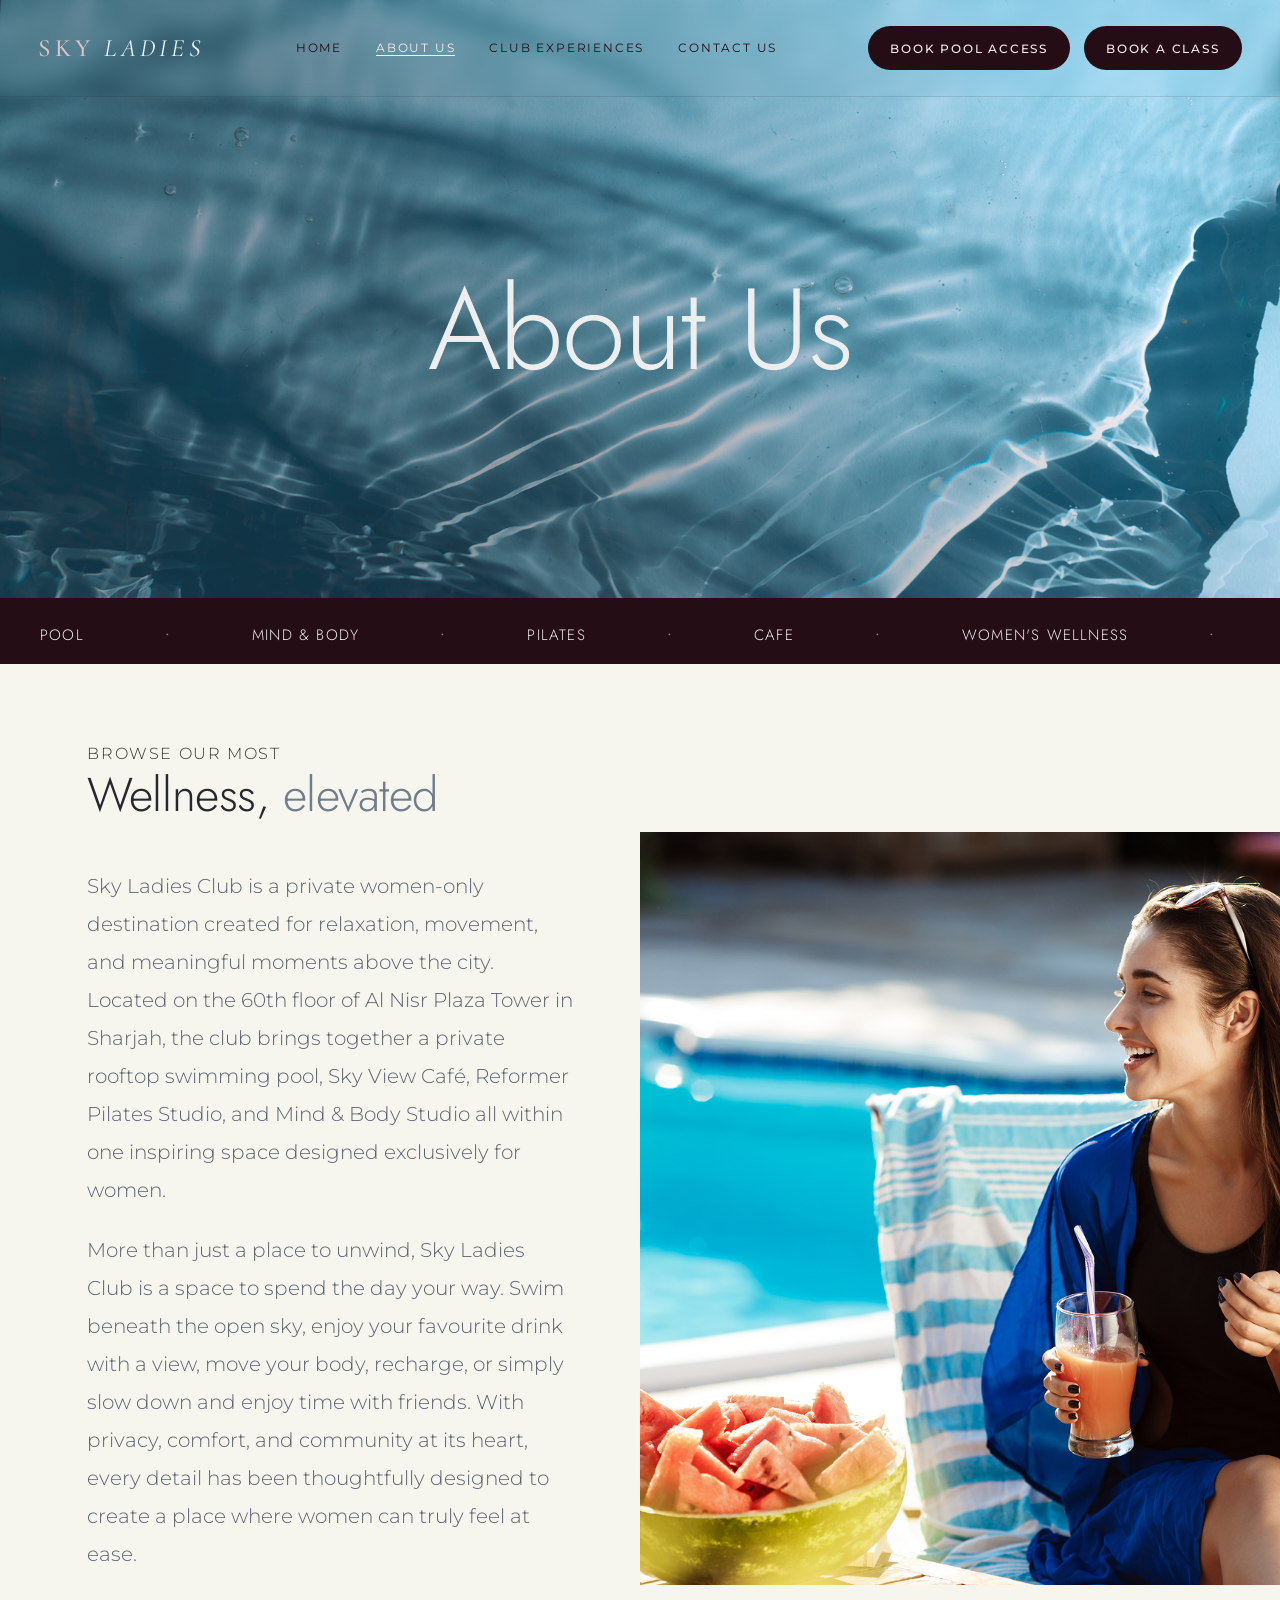
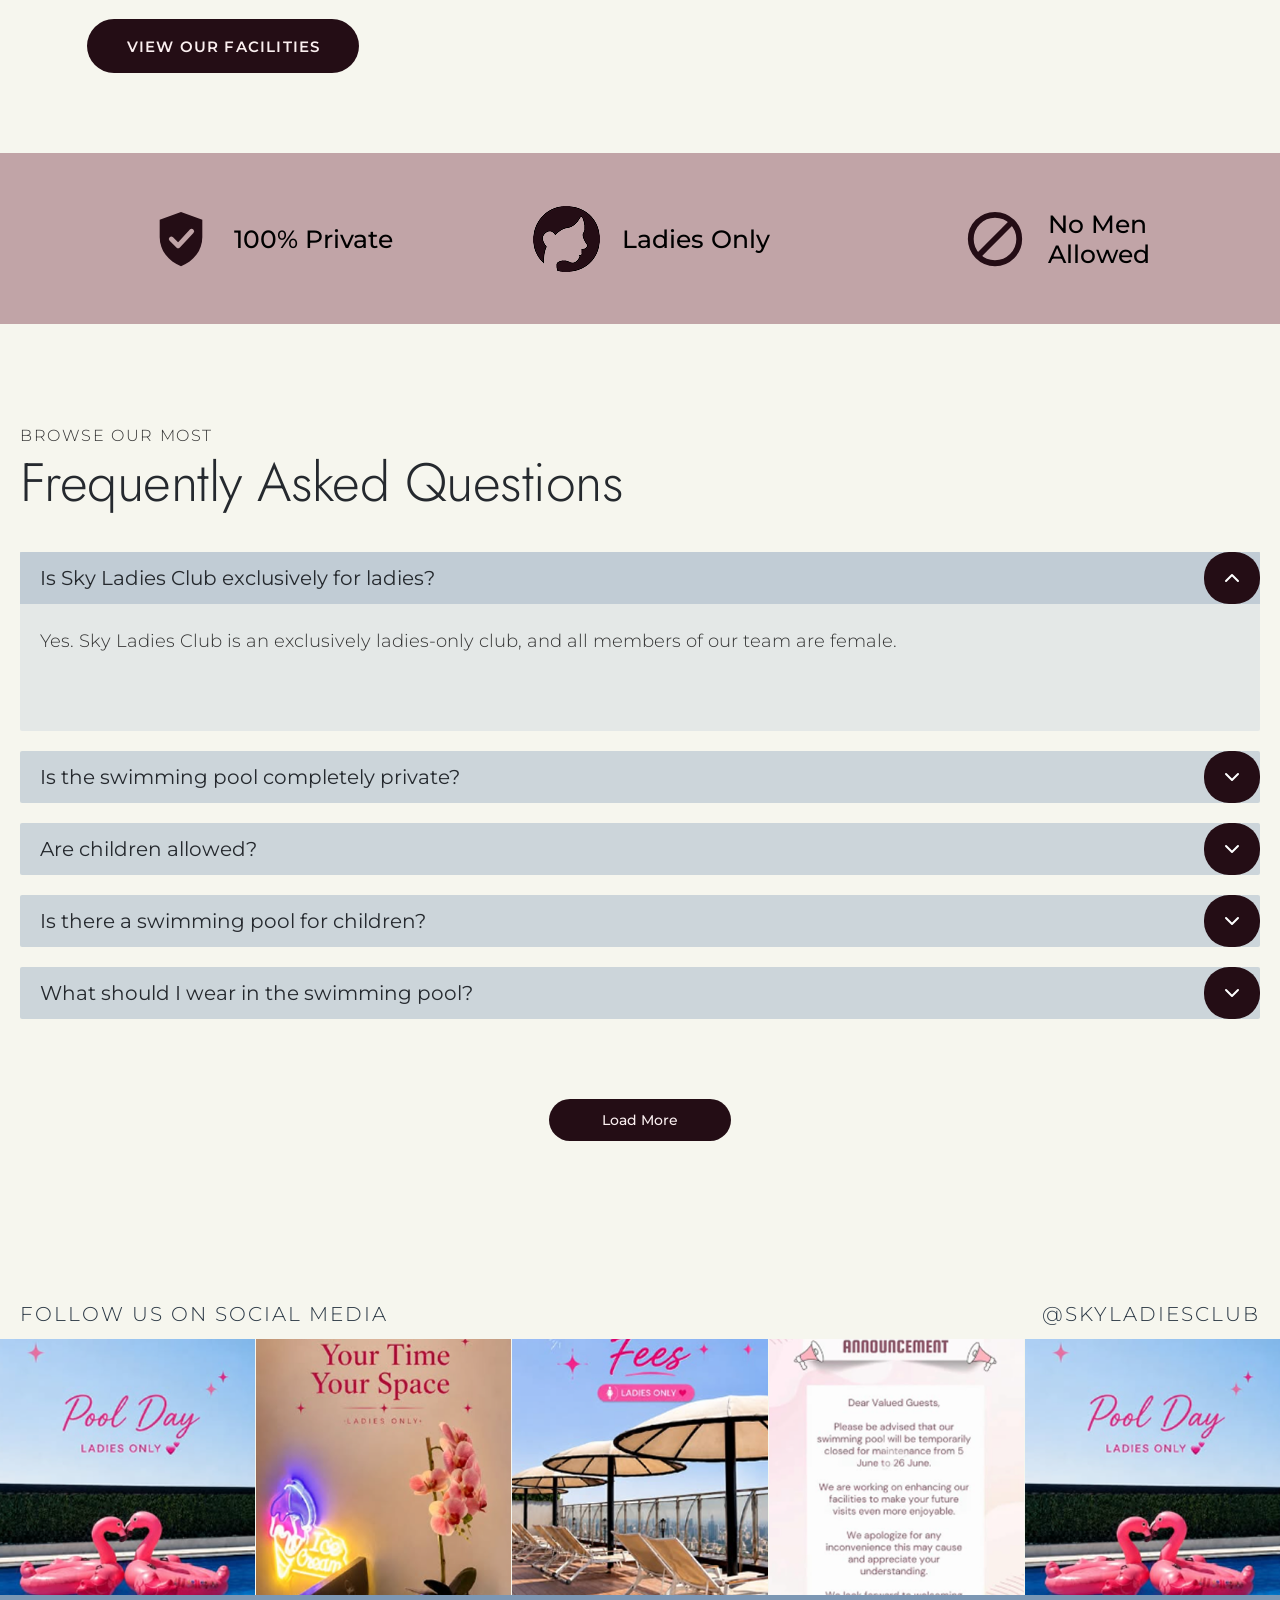
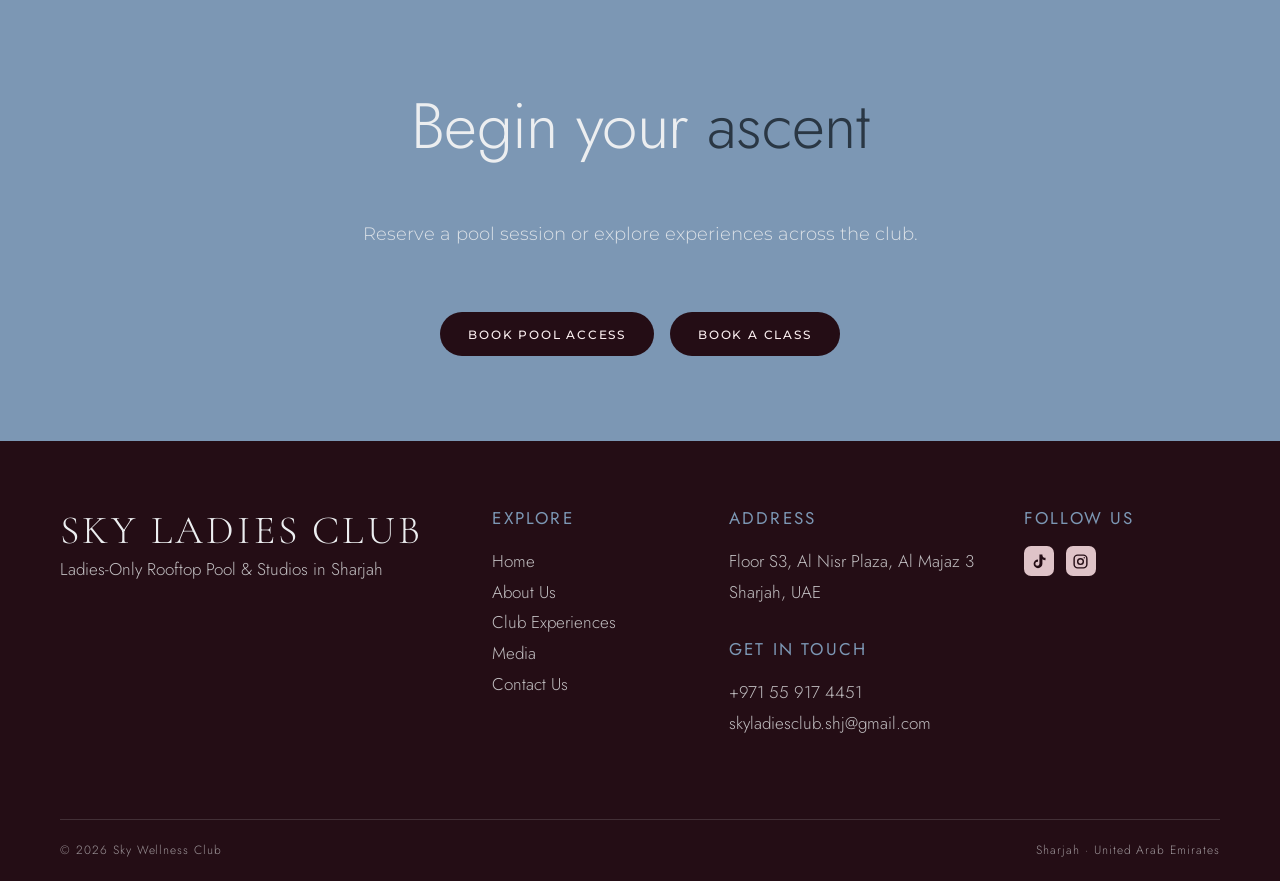
==== about.html @ 58f999ea "Add files via upload" ====
<!doctype html><html lang="en"><head><meta charset="utf-8"><meta name="viewport" content="width=device-width,initial-scale=1"><link rel="preconnect" href="https://fonts.googleapis.com"><link rel="preconnect" href="https://fonts.gstatic.com" crossorigin><link href="https://fonts.googleapis.com/css2?family=Cormorant+Garamond:ital,wght@0,300;0,400;0,500;1,400&family=Jost:wght@300;400&family=Montserrat:wght@300;400;500&display=swap" rel="stylesheet"><link rel="stylesheet" href="styles.css"><title>About Us | Sky Ladies Club</title><meta name="description" content="Sky Ladies Club: a ladies-only rooftop pool, café, Reformer Pilates and Mind &amp; Body studios in Sharjah."></head><body data-page="about.html">
<div class="hero sm bg" style="--img:url(images/hero-pool.png)"><h1>About Us</h1></div>
<div class="tick" aria-hidden="true"><div><span>Pool</span><span>Mind &amp; Body</span><span>Pilates</span><span>Cafe</span><span>Women&#39;s Wellness</span>
<span>Pool</span><span>Mind &amp; Body</span><span>Pilates</span><span>Cafe</span><span>Women&#39;s Wellness</span>
<span>Pool</span><span>Mind &amp; Body</span><span>Pilates</span><span>Cafe</span><span>Women&#39;s Wellness</span>
<span>Pool</span><span>Mind &amp; Body</span><span>Pilates</span><span>Cafe</span><span>Women&#39;s Wellness</span></div></div>
<section class="fsec" style="--ar:866/1020"><div class="ft l118"><div class="eyebrow">Browse our most</div><h2>Wellness, <b>elevated</b></h2><p>Sky Ladies Club is a private women-only destination created for relaxation, movement, and meaningful moments above the city. Located on the 60th floor of Al Nisr Plaza Tower in Sharjah, the club brings together a private rooftop swimming pool, Sky View Café, Reformer Pilates Studio, and Mind &amp; Body Studio all within one inspiring space designed exclusively for women.</p><p>More than just a place to unwind, Sky Ladies Club is a space to spend the day your way. Swim beneath the open sky, enjoy your favourite drink with a view, move your body, recharge, or simply slow down and enjoy time with friends. With privacy, comfort, and community at its heart, every detail has been thoughtfully designed to create a place where women can truly feel at ease.</p><div class="btns"><a class="btn lg" href="experiences.html">View our facilities</a></div></div><div class="fp bg" style="--img:url(images/about-lounge.png)"></div></section>
<div class="feat"><div class="wrap"><div><svg viewBox="0 0 64 64"><path d="M32 4l22 8v18c0 14-9 25-22 30C19 55 10 44 10 30V12z" fill="#240d15"/><path d="M22 32l7 7 14-15" stroke="#c1a4a7" stroke-width="5" fill="none" stroke-linecap="round" stroke-linejoin="round"/></svg>100% Private</div><div><img src="images/icon-ladies.png" width="67" height="66" alt="">Ladies Only</div><div><svg viewBox="0 0 64 64"><circle cx="32" cy="32" r="25" stroke="#240d15" stroke-width="6" fill="none"/><path d="M14 50L50 14" stroke="#240d15" stroke-width="6"/></svg>No Men Allowed</div></div></div>
<section class="faqs top"><div class="wrap w"><div class="eyebrow">Browse our most</div><h2 style="margin-top:8px">Frequently Asked Questions</h2><div class="faq">
<details open><summary>Is Sky Ladies Club exclusively for ladies?</summary><p>Yes. Sky Ladies Club is an exclusively ladies-only club, and all members of our team are female.</p></details>
<details><summary>Is the swimming pool completely private?</summary><p>Our rooftop pool is a fully private environment exclusively for women.</p></details>
<details><summary>Are children allowed?</summary><p>Please message us and our team will confirm the details for your visit.</p></details>
<details><summary>Is there a swimming pool for children?</summary><p>Yes. The rooftop includes a dedicated children’s pool alongside the main swimming pool.</p></details>
<details><summary>What should I wear in the swimming pool?</summary><p>Please message us and our team will share the pool dress guidance.</p></details></div>
<div class="more"><a class="btn" href="contact.html">Load More</a></div></div></section>
<section class="insta"><div class="wrap w head"><span>Follow us on social media</span><a href="https://instagram.com/skyladiesclub">@skyladiesclub</a></div><div class="row"><div class="bg" style="--img:url(images/insta-1.png)"></div>
<div class="bg" style="--img:url(images/insta-2.png)"></div>
<div class="bg" style="--img:url(images/insta-3.png)"></div>
<div class="bg" style="--img:url(images/insta-4.png)"></div>
<div class="bg" style="--img:url(images/insta-5.png)"></div></div></section>
<script src="site.js"></script></body></html>
---- styles.css ----
:root{--cream:#f6f6ee;--wine:#240d15;--rose:#c1a4a7;--blush:#dfc3c8;--blue:#7c97b4;--navy:#2a3744;--ink:#25292e;--gray:#5d6470;--mist:#eceef0;
--grad:linear-gradient(166deg,#b8c6d4,#2a3744);--head:'Jost','Resolve Sans',sans-serif;--serif:'Cormorant Garamond',serif;--body:'Montserrat',sans-serif}
*{box-sizing:border-box;margin:0}html{scroll-behavior:smooth}
body{background:var(--cream);color:var(--ink);font:300 18px/1.9 var(--body)}
a{color:inherit;text-decoration:none}:focus-visible{outline:2px solid var(--blue);outline-offset:3px}
.wrap{max-width:1320px;margin:auto;padding:0 clamp(20px,5vw,60px)}
h1,h2,h3{font-family:var(--head);font-weight:300;letter-spacing:-.01em;line-height:1.1}
h2{font-size:clamp(34px,4.5vw,54px);margin-bottom:28px}h2 b{font-weight:300;color:#6f7d8c}
.btn{display:inline-block;background:var(--wine);color:#fbeff0;border-radius:100px;padding:15px 28px;font:500 12px var(--body);letter-spacing:.15em;text-transform:uppercase;border:0;cursor:pointer;transition:background .2s}
.btn:hover{background:#3b1824}.btns{display:flex;gap:16px;flex-wrap:wrap}
.bg{background:var(--img,none) center/cover,var(--grad)}
/* header */
header{position:absolute;inset:0 0 auto;z-index:5;height:97px;display:flex;align-items:center;justify-content:space-between;gap:20px;padding:0 clamp(20px,3vw,48px);backdrop-filter:blur(7px);border-bottom:1px solid rgba(37,41,46,.13)}
.logo{font:500 25px var(--serif);letter-spacing:.17em;text-transform:uppercase;color:var(--blush)}.logo i{color:#ecf3fa;font-weight:400}
nav{display:flex;gap:34px;font:400 12px var(--body);letter-spacing:.15em;text-transform:uppercase;color:var(--wine)}
nav a[aria-current]{color:#fbeff0;border-bottom:1px solid currentColor}.hbtns{display:flex;gap:14px}.hbtns .btn{padding:14px 22px}
.menu{display:none;background:none;border:1px solid var(--wine);border-radius:100px;padding:8px 16px;font:400 12px var(--body);letter-spacing:.15em;text-transform:uppercase;color:var(--wine)}
/* hero */
.hero{position:relative;min-height:min(100vh,1056px);display:grid;place-content:center;text-align:center;color:var(--mist);padding:140px 20px 80px}
.hero.sm{min-height:598px}.hero::before{content:"";position:absolute;inset:0;background:linear-gradient(54deg,rgba(37,41,46,.45) 38%,transparent 83%)}
.hero>*{position:relative}.hero h1{font-size:clamp(52px,9vw,128px)}.hero h1 span{color:var(--blush)}
.hero p{font:400 clamp(16px,2vw,24px) var(--body);letter-spacing:.03em;margin-top:18px}
/* ticker */
.tick{background:var(--wine);color:var(--mist);overflow:hidden;white-space:nowrap;height:66px;display:flex;align-items:center}
.tick div{display:flex;animation:slide 40s linear infinite}.tick span{font:300 15px var(--head);letter-spacing:.08em;text-transform:uppercase;padding:0 40px}.tick span::after{content:"·";margin-left:80px;opacity:.5;font-size:24px}
@keyframes slide{to{transform:translateX(-50%)}}@media(prefers-reduced-motion:reduce){.tick div{animation:none}}
/* sections */
section{padding:clamp(60px,9vw,130px) 0}.split{display:grid;grid-template-columns:1fr 1fr;gap:clamp(30px,6vw,90px);align-items:center}
.split p+p{margin-top:18px}.split .btns{margin-top:36px}.photo{aspect-ratio:863/1031;border-radius:4px;max-height:760px;width:100%}
.split.flip .photo{order:-1}
.feat{background:var(--rose);padding:44px 0}.feat .wrap{display:flex;justify-content:space-between;gap:30px;flex-wrap:wrap}
.feat div{display:flex;align-items:center;gap:20px;font:500 25px var(--body);color:#000}.feat svg{width:56px;height:56px;stroke:var(--wine);fill:none;stroke-width:1.5}
.grid{display:grid;grid-template-columns:1fr 1fr;gap:6px}
.tile{position:relative;aspect-ratio:863/783;display:grid;place-content:center;text-align:center;gap:26px;color:var(--mist);padding:20px;overflow:hidden}
.tile::before{content:"";position:absolute;inset:0;background:linear-gradient(rgba(105,137,170,.14),rgba(11,23,34,.72))}.tile>*{position:relative}
.tile h3{font-size:clamp(26px,3vw,38px)}.tile .btn{justify-self:center}
/* faq */
.faq{display:grid;gap:8px;margin-top:40px}details{background:rgba(124,151,180,.34);border-radius:2px}
summary{list-style:none;display:flex;justify-content:space-between;align-items:center;padding:14px 20px;font:400 20px var(--body);cursor:pointer;min-height:52px}
summary::-webkit-details-marker{display:none}summary::after{content:"+";width:56px;height:36px;border-radius:25px;background:var(--wine);color:#fff;display:grid;place-items:center;flex:none;margin-left:16px}
details[open]{background:rgba(124,151,180,.14)}details[open] summary{background:rgba(124,151,180,.34)}details[open] summary::after{content:"–"}details p{padding:20px;color:#333;font-size:18px}
.eyebrow{font:300 16px var(--body);color:#333;letter-spacing:.1em;text-transform:uppercase}
/* insta */
.insta{padding-bottom:0}.insta .head{display:flex;justify-content:space-between;flex-wrap:wrap;gap:10px;font:300 17px var(--body);letter-spacing:.2em;text-transform:uppercase;color:var(--navy);margin-bottom:30px}
.row{display:grid;grid-template-columns:repeat(5,1fr);gap:1px}.row div{aspect-ratio:1}
.cta{background:var(--blue);text-align:center;color:var(--mist);padding:130px 20px}.cta h2{font-size:clamp(40px,6vw,64px);margin-bottom:12px}.cta h2 b{color:var(--navy)}.cta p{margin-bottom:44px;opacity:.85}.cta .btns{justify-content:center}
footer{background:var(--wine);color:rgba(236,238,240,.78);font:300 17px/1.8 'Jost',sans-serif;padding:80px 0 0}
footer .wrap{display:grid;grid-template-columns:2fr 1fr 1.3fr 1fr;gap:40px}footer h4{font:400 17px 'Jost',sans-serif;letter-spacing:.13em;text-transform:uppercase;color:var(--blue);margin-bottom:16px}
footer .brand{font:300 40px var(--serif);letter-spacing:.08em;color:var(--mist)}footer a{display:block}footer p+h4{margin-top:30px}
.legal{grid-column:1/-1;border-top:1px solid rgba(236,238,240,.15);margin-top:40px;padding:20px 0;display:flex;justify-content:space-between;font-size:12px;letter-spacing:.08em;color:rgba(236,238,240,.6)}
/* contact */
form{display:grid;grid-template-columns:1fr 1fr;gap:18px}form .full{grid-column:1/-1}
input,textarea,select{width:100%;font:300 16px var(--body);padding:12px 15px;border:1px solid rgba(37,41,46,.25);background:rgba(255,255,255,.5);border-radius:2px}
textarea{min-height:130px}form label{font-size:14px}form .btn{justify-self:end}
@media(max-width:960px){nav,.hbtns{display:none}.menu{display:block}header.open{height:auto;flex-wrap:wrap;padding:20px;background:rgba(246,246,238,.95)}header.open nav,header.open .hbtns{display:flex;flex-direction:column;width:100%;gap:14px}
.split,.grid,footer .wrap{grid-template-columns:1fr}.split.flip .photo{order:0}.row{grid-template-columns:repeat(2,1fr)}.feat div{font-size:20px}form{grid-template-columns:1fr}}

/* facility pages */
.gal{padding:0}.arrows{background:var(--rose);display:flex;justify-content:center;gap:28px;padding:18px 0}
.arrows button{background:none;border:0;font:300 28px var(--body);color:var(--wine);cursor:pointer;padding:0 10px}
.strip{display:grid;grid-auto-flow:column;grid-auto-columns:calc(100%/5);gap:2px;overflow-x:auto;scroll-snap-type:x mandatory;scrollbar-width:none}
.strip::-webkit-scrollbar{display:none}.strip div{aspect-ratio:365/434;scroll-snap-align:start}

.hero.fac h1{font-size:clamp(34px,4.63vw,80px);padding:0 10px}

/* contact (Figma) */
.cform{background:#7c97b4;border-radius:20px;padding:56px 48px 44px;display:grid;grid-template-columns:1fr 1fr;gap:22px 40px;align-content:start}
.cform input{background:none;border:0;border-bottom:1px solid rgba(37,41,46,.55);border-radius:0;padding:12px 6px;font:500 16px var(--body);color:#25292e}
.cform input::placeholder{color:#25292e;opacity:.85}.cform input:focus{outline:0;border-bottom-color:#25292e}
.dd{position:relative}.dd-btn{width:100%;display:flex;justify-content:space-between;align-items:center;background:none;border:0;border-bottom:1px solid rgba(37,41,46,.55);padding:22px 6px 14px;font:500 16px var(--body);color:#25292e;cursor:pointer;text-align:left}
.dd-btn i{font-style:normal;transition:transform .2s}.dd:not(.open) .dd-btn i{transform:rotate(180deg)}
.dd ul{list-style:none;margin:0;padding:0;display:none}.dd.open ul{display:block}
.dd li{padding:14px 6px;font:500 14px var(--body);color:#25292e;border-bottom:1px solid rgba(37,41,46,.18);cursor:pointer}.dd li:hover,.dd li.sel{background:rgba(255,255,255,.18)}
.cform .btn{grid-column:1/-1;justify-self:end;margin-top:14px}
.cdetails{margin-top:56px!important}.cdetails a{color:inherit}
@media(max-width:960px){.cform{grid-template-columns:1fr;padding:36px 24px}}

/* ===== Figma match pass ===== */
.btn{display:inline-flex;align-items:center;justify-content:center;height:44px;padding:0 28px}
.btn.lg{width:272px;max-width:100%;height:54px;padding:0;font:600 15px var(--body);letter-spacing:.08em}
.wrap.w{max-width:1319px;padding:0 20px}
.tick.big{height:90px}
.fsec{display:grid;grid-template-columns:1fr 1fr;align-items:center;padding:0}
.fsec .ft{padding:80px clamp(24px,5vw,90px)}
.fsec .ft.l118{padding-left:clamp(24px,6.83vw,118px)}.fsec .ft.l110{padding-left:clamp(24px,6.4vw,110px)}
.fsec .ft.l204{padding-left:clamp(24px,11.8vw,204px)}.fsec .ft.l202{padding-left:clamp(24px,11.7vw,202px)}.fsec .ft.l100{padding-left:clamp(24px,5.8vw,100px)}
.fsec .ft h2{font-size:clamp(34px,3.7vw,64px);margin:6px 0 46px}.fsec .ft p{font-size:20px;line-height:1.9;color:var(--gray);max-width:656px}
.fsec .ft p+p{margin-top:22px}.fsec .btns{margin-top:46px}
.fsec .fp{width:100%;aspect-ratio:var(--ar,864/781)}.fsec.flip .fp{order:-1}
.fsec.club .ft h2{font-size:clamp(34px,3.2vw,55px);margin-bottom:34px}
.eyebrow{font-size:16px}
.feat{height:171px;padding:0;display:flex;align-items:center}
.feat .wrap{max-width:none;width:100%;padding:0 6.83vw 0 11.69vw;display:grid;grid-template-columns:518fr 582fr 308fr;gap:0}
.feat div{gap:22px}.feat svg{width:62px;height:62px;stroke:none;fill:none;flex:none}
.exp{background:#fff;padding:152px 0 95px}.exp h2{font-size:clamp(34px,3.15vw,54.4px);margin-bottom:88px}
.grid{gap:1px}.tile{aspect-ratio:864/796}.tile h3{font-size:clamp(26px,2.22vw,38.4px)}.tile .btn{font-size:14px}
.faqs{padding:0 0 150px}.faq{gap:20px;margin-top:40px}
summary{padding:0 0 0 20px;min-height:52px}
summary::after{content:"";width:56px;height:52px;border-radius:25px;margin-left:16px;background:var(--wine) url("data:image/svg+xml,%3Csvg xmlns='http://www.w3.org/2000/svg' viewBox='0 0 20 20'%3E%3Cpath d='M4 7l6 6 6-6' fill='none' stroke='%23fff' stroke-width='2' stroke-linecap='round' stroke-linejoin='round'/%3E%3C/svg%3E") center/20px no-repeat}
details[open] summary::after{content:"";transform:rotate(180deg)}details[open] p{min-height:127px}
.more{text-align:center;margin-top:80px}.more .btn{width:182px;height:42px;font:500 14px var(--body);letter-spacing:0;text-transform:none}
.insta .head{font-size:20px;letter-spacing:.1em}
.cta{padding:96px 20px 82px}.cta h2{margin-bottom:56px}.cta p{margin-bottom:61px}
footer .soc{display:flex;gap:12px;margin-top:6px}footer .soc a{display:grid;place-items:center;width:30px;height:30px;border-radius:7px;background:#dfc3c8;color:var(--wine)}footer .soc svg{width:17px;height:17px}
.strip{grid-auto-columns:365px}.strip div{aspect-ratio:365/434}
@media(max-width:960px){.fsec{grid-template-columns:1fr}.fsec.flip .fp{order:0}.fsec .ft{padding:50px 24px!important}
.feat{height:auto;padding:36px 0}.feat .wrap{grid-template-columns:1fr;gap:22px;padding:0 24px}.strip{grid-auto-columns:70%}}

/* spacing fixes */
.insta{padding-top:11px}.insta .head{margin-bottom:13px}
.cta{padding-bottom:85px}
footer{padding-top:65px}
.arrows{height:100px;padding:0;align-items:center}
.faqs.top{padding-top:102px}
.contact{padding:135px 0 220px}
.contact .wrap.split{max-width:none;padding:0 3.6vw 0 11.8vw;grid-template-columns:minmax(0,567px) minmax(0,752px);justify-content:space-between;gap:40px}
.contact .cform{margin-top:100px;min-height:674px;padding-top:100px}
@media(max-width:960px){.contact .wrap.split{grid-template-columns:1fr;padding:0 24px}.contact .cform{margin-top:20px;min-height:0;padding-top:40px}.contact{padding:110px 0 60px}}

.feat img{width:67px;height:66px;flex:none;display:block}

/* gallery tiles: 4 full tiles + the narrower clipped 5th, as in Figma */
.strip{grid-template-columns:repeat(4,365px) 252px;grid-auto-columns:365px}
.strip div{height:434px;aspect-ratio:auto}
@media(max-width:960px){.strip{grid-template-columns:none;grid-auto-columns:70%}.strip div{height:auto;aspect-ratio:365/434}}
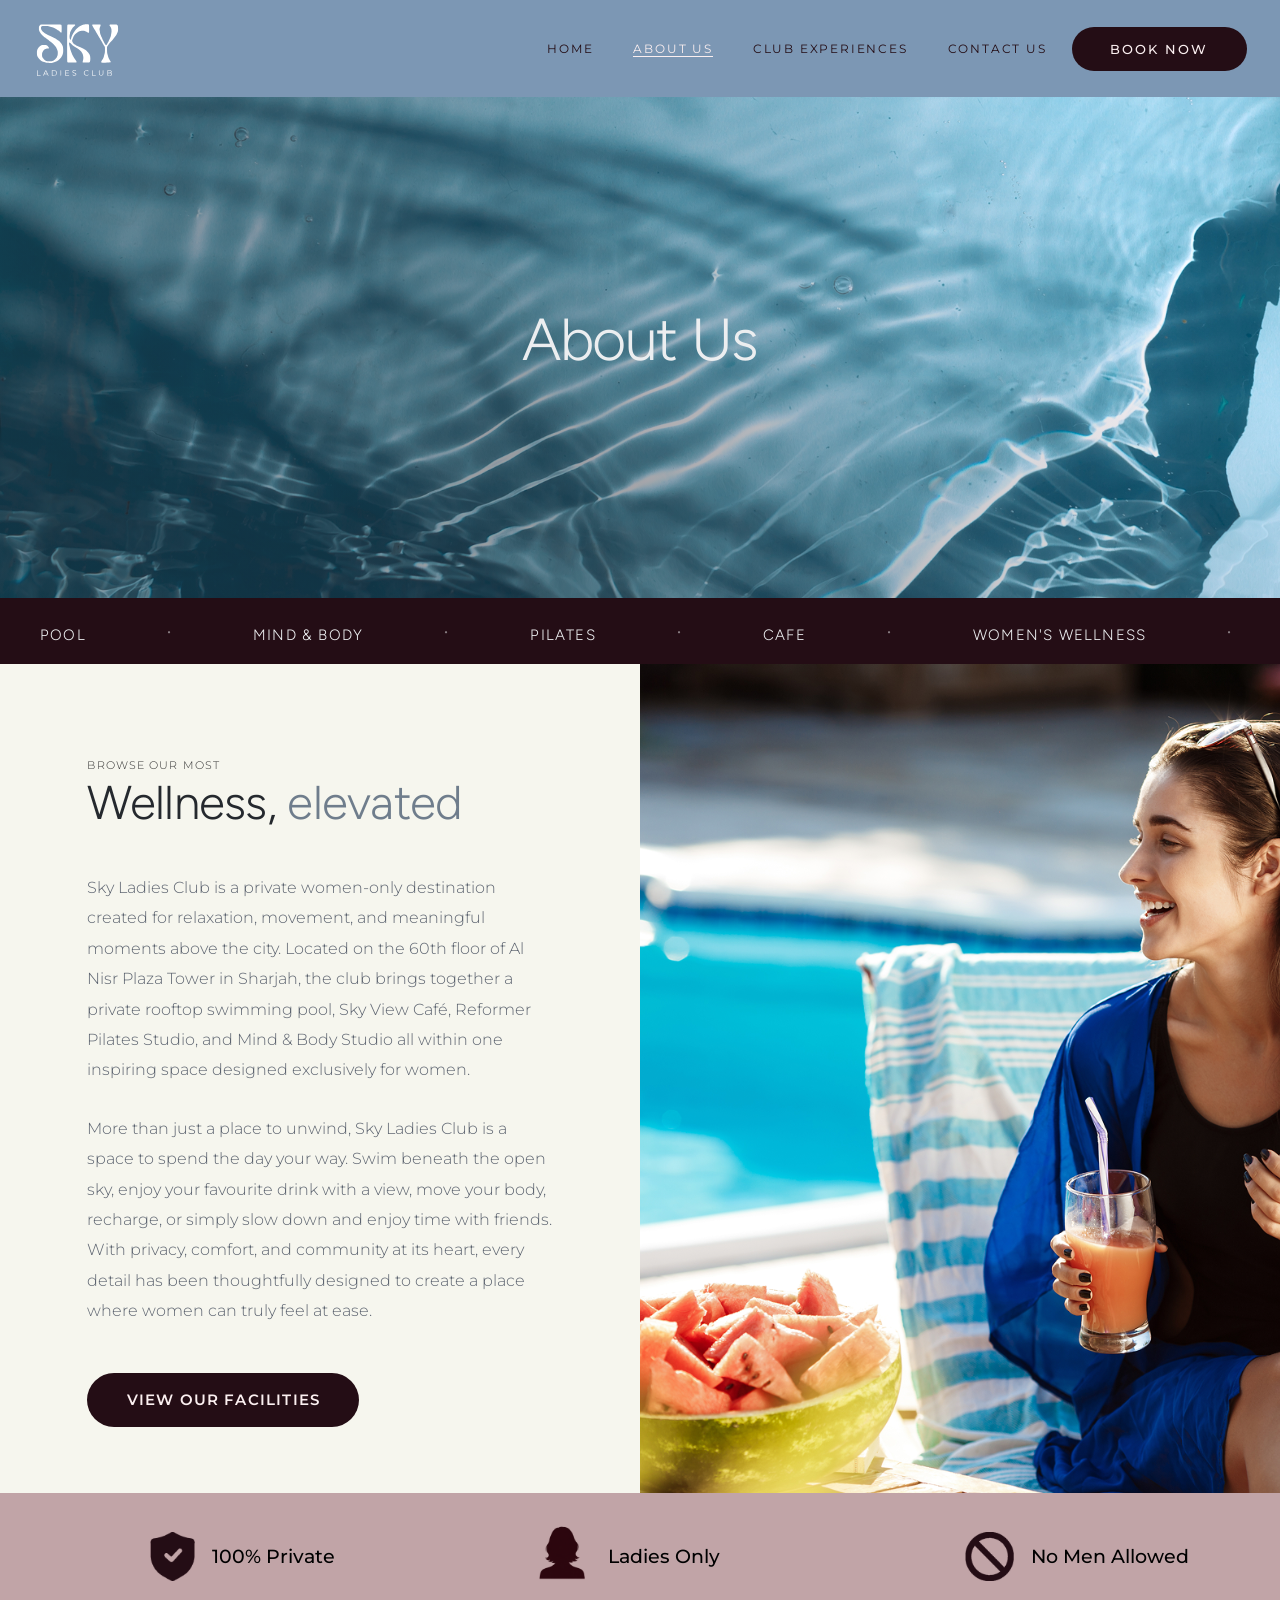
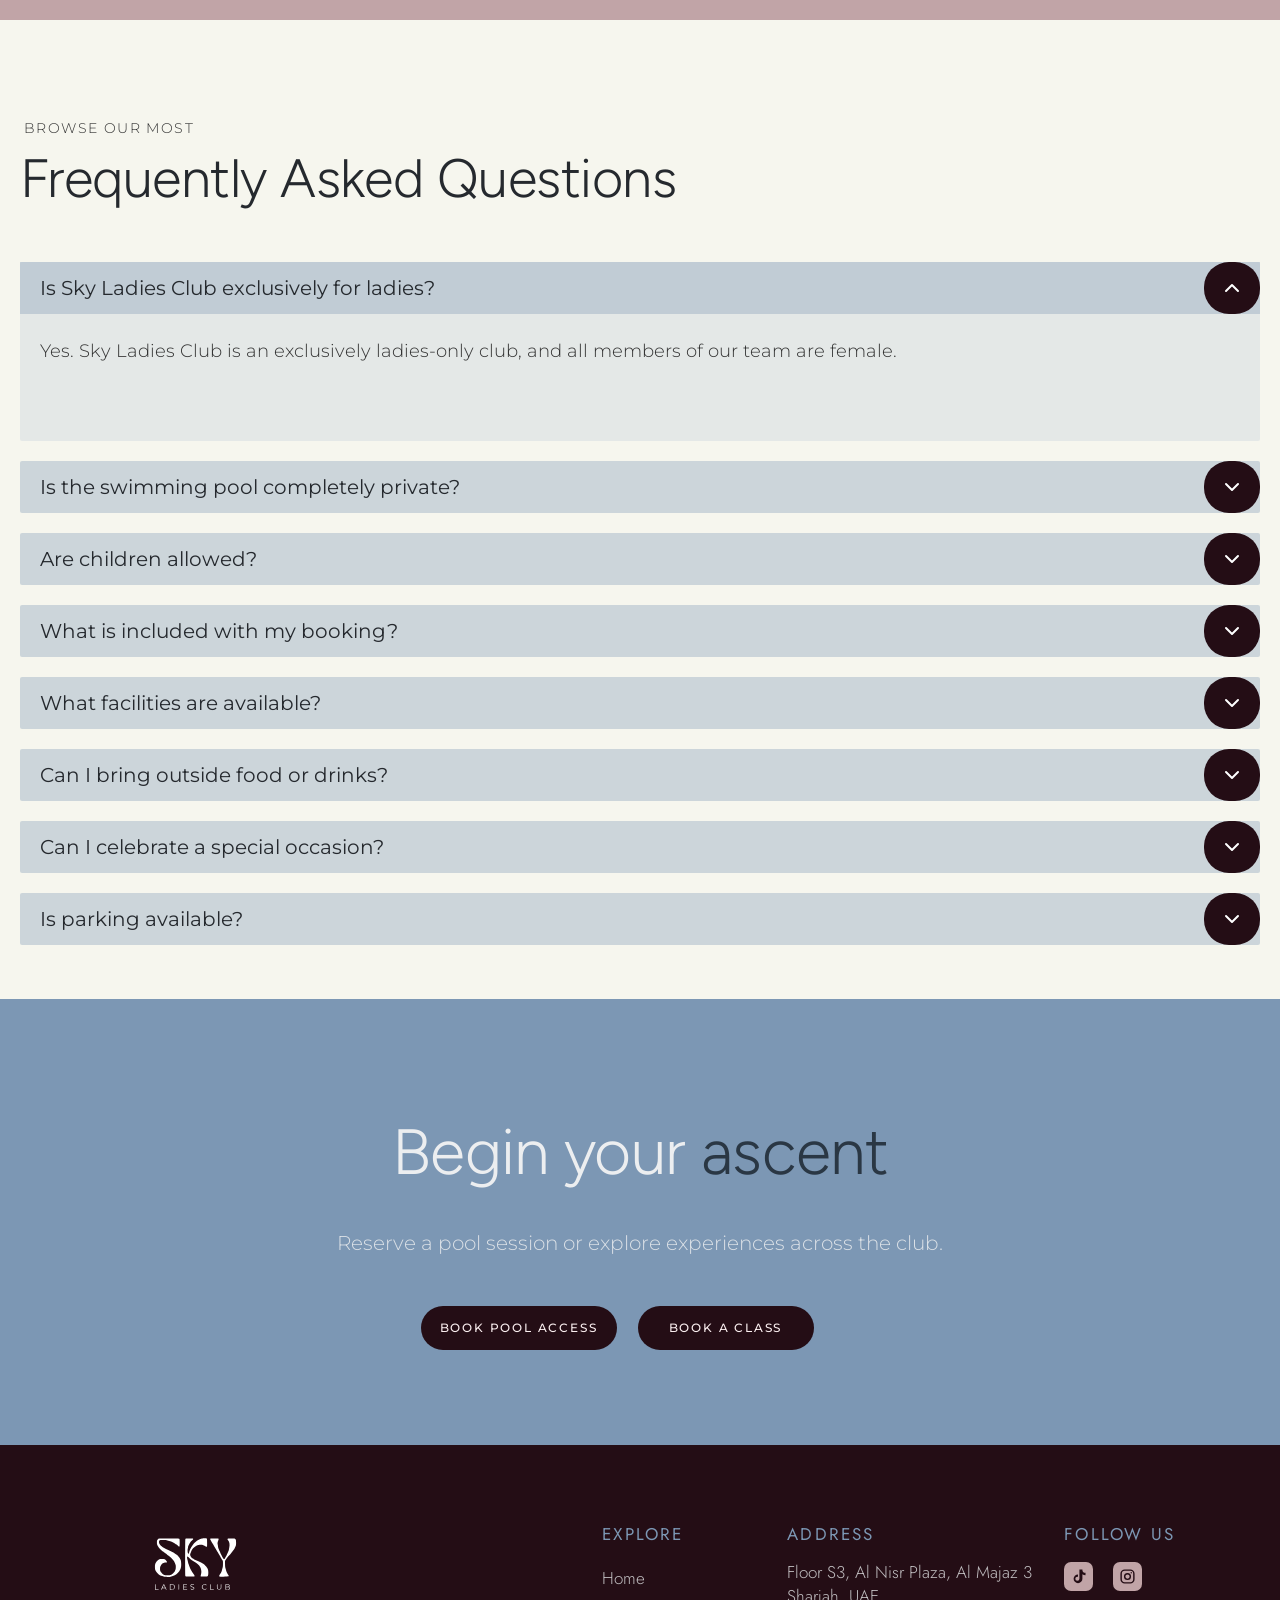
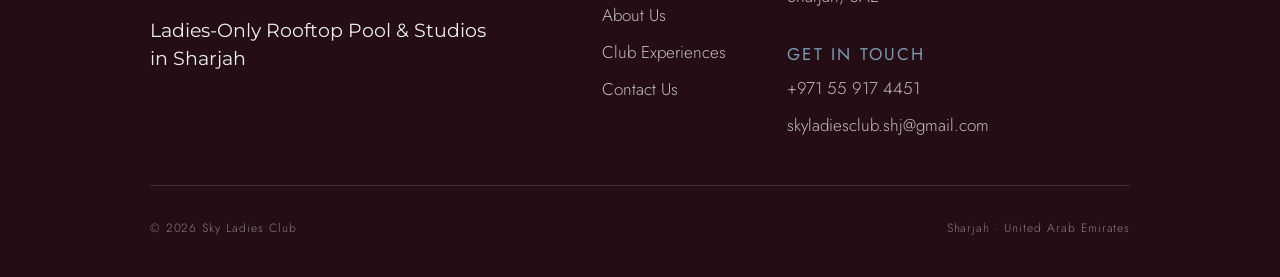
==== commit 954d8077: "Add files via upload" ====
--- a/about.html
+++ b/about.html
@@ -1,21 +1,12 @@
-<!doctype html><html lang="en"><head><meta charset="utf-8"><meta name="viewport" content="width=device-width,initial-scale=1"><link rel="preconnect" href="https://fonts.googleapis.com"><link rel="preconnect" href="https://fonts.gstatic.com" crossorigin><link href="https://fonts.googleapis.com/css2?family=Cormorant+Garamond:ital,wght@0,300;0,400;0,500;1,400&family=Jost:wght@300;400&family=Montserrat:wght@300;400;500&display=swap" rel="stylesheet"><link rel="stylesheet" href="styles.css"><title>About Us | Sky Ladies Club</title><meta name="description" content="Sky Ladies Club: a ladies-only rooftop pool, café, Reformer Pilates and Mind &amp; Body studios in Sharjah."></head><body data-page="about.html">
-<div class="hero sm bg" style="--img:url(images/hero-pool.png)"><h1>About Us</h1></div>
+<!doctype html><html lang="en"><head><meta charset="utf-8"><meta name="viewport" content="width=device-width,initial-scale=1"><link rel="preconnect" href="https://fonts.googleapis.com"><link rel="preconnect" href="https://fonts.gstatic.com" crossorigin><link href="https://fonts.googleapis.com/css2?family=Cormorant+Garamond:ital,wght@0,300;0,400;0,500;1,400&family=Figtree:wght@300;400&family=Jost:wght@300;400&family=Montserrat:wght@300;400;500&display=swap" rel="stylesheet"><link rel="stylesheet" href="styles.css"><title>About Us | Sky Ladies Club</title><meta name="description" content="Sky Ladies Club: a ladies-only rooftop pool, café, Reformer Pilates and Mind &amp; Body studios in Sharjah."></head><body data-page="about.html">
+<div class="hero sm fac bg" style="--img:url(images/hero-pool.png)"><h1>About Us</h1></div>
 <div class="tick" aria-hidden="true"><div><span>Pool</span><span>Mind &amp; Body</span><span>Pilates</span><span>Cafe</span><span>Women&#39;s Wellness</span>
 <span>Pool</span><span>Mind &amp; Body</span><span>Pilates</span><span>Cafe</span><span>Women&#39;s Wellness</span>
 <span>Pool</span><span>Mind &amp; Body</span><span>Pilates</span><span>Cafe</span><span>Women&#39;s Wellness</span>
 <span>Pool</span><span>Mind &amp; Body</span><span>Pilates</span><span>Cafe</span><span>Women&#39;s Wellness</span></div></div>
-<section class="fsec" style="--ar:866/1020"><div class="ft l118"><div class="eyebrow">Browse our most</div><h2>Wellness, <b>elevated</b></h2><p>Sky Ladies Club is a private women-only destination created for relaxation, movement, and meaningful moments above the city. Located on the 60th floor of Al Nisr Plaza Tower in Sharjah, the club brings together a private rooftop swimming pool, Sky View Café, Reformer Pilates Studio, and Mind &amp; Body Studio all within one inspiring space designed exclusively for women.</p><p>More than just a place to unwind, Sky Ladies Club is a space to spend the day your way. Swim beneath the open sky, enjoy your favourite drink with a view, move your body, recharge, or simply slow down and enjoy time with friends. With privacy, comfort, and community at its heart, every detail has been thoughtfully designed to create a place where women can truly feel at ease.</p><div class="btns"><a class="btn lg" href="experiences.html">View our facilities</a></div></div><div class="fp bg" style="--img:url(images/about-lounge.png)"></div></section>
-<div class="feat"><div class="wrap"><div><svg viewBox="0 0 64 64"><path d="M32 4l22 8v18c0 14-9 25-22 30C19 55 10 44 10 30V12z" fill="#240d15"/><path d="M22 32l7 7 14-15" stroke="#c1a4a7" stroke-width="5" fill="none" stroke-linecap="round" stroke-linejoin="round"/></svg>100% Private</div><div><img src="images/icon-ladies.png" width="67" height="66" alt="">Ladies Only</div><div><svg viewBox="0 0 64 64"><circle cx="32" cy="32" r="25" stroke="#240d15" stroke-width="6" fill="none"/><path d="M14 50L50 14" stroke="#240d15" stroke-width="6"/></svg>No Men Allowed</div></div></div>
-<section class="faqs top"><div class="wrap w"><div class="eyebrow">Browse our most</div><h2 style="margin-top:8px">Frequently Asked Questions</h2><div class="faq">
-<details open><summary>Is Sky Ladies Club exclusively for ladies?</summary><p>Yes. Sky Ladies Club is an exclusively ladies-only club, and all members of our team are female.</p></details>
-<details><summary>Is the swimming pool completely private?</summary><p>Our rooftop pool is a fully private environment exclusively for women.</p></details>
-<details><summary>Are children allowed?</summary><p>Please message us and our team will confirm the details for your visit.</p></details>
-<details><summary>Is there a swimming pool for children?</summary><p>Yes. The rooftop includes a dedicated children’s pool alongside the main swimming pool.</p></details>
-<details><summary>What should I wear in the swimming pool?</summary><p>Please message us and our team will share the pool dress guidance.</p></details></div>
-<div class="more"><a class="btn" href="contact.html">Load More</a></div></div></section>
-<section class="insta"><div class="wrap w head"><span>Follow us on social media</span><a href="https://instagram.com/skyladiesclub">@skyladiesclub</a></div><div class="row"><div class="bg" style="--img:url(images/insta-1.png)"></div>
-<div class="bg" style="--img:url(images/insta-2.png)"></div>
-<div class="bg" style="--img:url(images/insta-3.png)"></div>
-<div class="bg" style="--img:url(images/insta-4.png)"></div>
-<div class="bg" style="--img:url(images/insta-5.png)"></div></div></section>
+<section class="fsec pos" style="--ar:864/1020;--ard:1.1806;--pl:118px;--h:64;--e:14;--els:.1em;--pf:20;--pw:628.3px;--pt:128px;--emb:7px;--hmb:59px;--pg:38px;--bmt:62px"><div class="ft l118"><div class="eyebrow">Browse our most</div><h2>Wellness, <b>elevated</b></h2><p>Sky Ladies Club is a private women-only destination created for relaxation, movement, and meaningful moments above the city. Located on the 60th floor of Al Nisr Plaza Tower in Sharjah, the club brings together a private rooftop swimming pool, Sky View Café, Reformer Pilates Studio, and Mind &amp; Body Studio all within one inspiring space designed exclusively for women.</p><p>More than just a place to unwind, Sky Ladies Club is a space to spend the day your way. Swim beneath the open sky, enjoy your favourite drink with a view, move your body, recharge, or simply slow down and enjoy time with friends. With privacy, comfort, and community at its heart, every detail has been thoughtfully designed to create a place where women can truly feel at ease.</p><div class="btns"><a class="btn lg" href="experiences.html">View our facilities</a></div></div><div class="fp bg" style="--img:url(images/about-lounge.png)"></div></section>
+<div class="feat"><div class="wrap"><div><img class="i1" src="images/icon-private.png" width="61" height="65" alt="">100% Private</div><div><img class="i2" src="images/icon-ladies.png" width="62" height="71" alt="">Ladies Only</div><div><img class="i3" src="images/icon-nomen.png" width="66" height="65" alt="">No Men Allowed</div></div></div>
+<section class="faqs top nosoc faq-about"><div class="wrap w"><div class="eyebrow">Browse our most</div><h2 style="margin-top:8px">Frequently Asked Questions</h2><div class="faq"><details open><summary>Is Sky Ladies Club exclusively for ladies?</summary><p>Yes. Sky Ladies Club is an exclusively ladies-only club, and all members of our team are female.</p></details><details><summary>Is the swimming pool completely private?</summary><p>Yes. Our rooftop swimming pool is 100% private and cannot be viewed from surrounding buildings. Located at the top of the tallest building in Sharjah, it offers a comfortable and private environment exclusively for women.</p></details><details><summary>Are children allowed?</summary><p>Yes. Children are welcome at Sky Ladies Club. For the privacy and comfort of our guests, boys above the age of 5 are not permitted inside the club. Children must remain supervised by a responsible adult at all times.</p></details><details><summary>What is included with my booking?</summary><p>Each guest booking includes one sunbed and one complimentary towel. Additional towels are available to rent for an extra charge.</p></details><details><summary>What facilities are available?</summary><p>Our facilities include showers, changing rooms, washrooms, and lockers. Lockers are available to rent for an additional charge.</p></details><details><summary>Can I bring outside food or drinks?</summary><p>Outside food, drinks, and snacks are not permitted. A selection of food, snacks, and beverages is available to purchase from our café.</p></details><details><summary>Can I celebrate a special occasion?</summary><p>Absolutely. Sky Ladies Club welcomes celebrating special occasions. If you would like to arrange a celebration or bring a cake, please contact our team in advance to discuss the available options.</p></details><details><summary>Is parking available?</summary><p>Sky Ladies Club does not have dedicated parking. However, paid hourly parking is available around the building for your convenience.</p></details></div>
+</div></section>
+
 <script src="site.js"></script></body></html>
--- a/styles.css
+++ b/styles.css
@@ -1,5 +1,5 @@
 :root{--cream:#f6f6ee;--wine:#240d15;--rose:#c1a4a7;--blush:#dfc3c8;--blue:#7c97b4;--navy:#2a3744;--ink:#25292e;--gray:#5d6470;--mist:#eceef0;
---grad:linear-gradient(166deg,#b8c6d4,#2a3744);--head:'Jost','Resolve Sans',sans-serif;--serif:'Cormorant Garamond',serif;--body:'Montserrat',sans-serif}
+--grad:linear-gradient(166deg,#b8c6d4,#2a3744);--head:'Figtree','Resolve Sans',sans-serif;--serif:'Cormorant Garamond',serif;--body:'Montserrat',sans-serif}
 *{box-sizing:border-box;margin:0}html{scroll-behavior:smooth}
 body{background:var(--cream);color:var(--ink);font:300 18px/1.9 var(--body)}
 a{color:inherit;text-decoration:none}:focus-visible{outline:2px solid var(--blue);outline-offset:3px}
@@ -123,3 +123,221 @@
 .strip{grid-template-columns:repeat(4,365px) 252px;grid-auto-columns:365px}
 .strip div{height:434px;aspect-ratio:auto}
 @media(max-width:960px){.strip{grid-template-columns:none;grid-auto-columns:70%}.strip div{height:auto;aspect-ratio:365/434}}
+
+/* ===== Figma sync (Nov 10) ===== */
+header{background:#7c97b4;backdrop-filter:none;border-bottom:0}
+header.home{background:#c1a4a7}
+header.sub nav{font-size:14px}header.sub .hbtns .btn{font-size:14px;padding:14px 26px}
+@media(max-width:960px){header.open{background:#7c97b4}header.home.open{background:#c1a4a7}}
+.fsec.g{background:var(--mist)}.fsec .ft.big p{font-size:25px;line-height:1.75}
+.contact{background:var(--mist);padding-bottom:108px}
+.contact .wrap.split p{font-size:25px;line-height:1.75}.contact .cdetails{font-size:25px}
+.faq-home .wrap.w{max-width:1268px}.faq-about .wrap.w{max-width:1326px}
+.nochev summary::after{display:none}
+.faqs.hd{padding-bottom:61px}.faqs.nosoc{padding-bottom:152px}
+.insta.only .head{margin-bottom:0}.insta.only{padding-bottom:62px}
+.faqs.top{padding-top:132px}.faqs.nosoc{padding-bottom:168px}
+.exp{background:var(--cream)}.fsec.club .ft p{max-width:560px}
+/* nav links sit to the left, next to the logo (all pages) */
+header nav{margin-left:auto;margin-right:clamp(24px,3.5vw,60px)}
+@media(max-width:960px){header nav{margin:0}}
+/* ===== Home page: exact values from the Figma export ===== */
+header.home{background:#7c97b4;padding-right:clamp(20px,4.1vw,71px)}
+header.home nav{gap:42px;margin-right:clamp(20px,1.7vw,29px)}
+header.home .hbtns{gap:20px}
+header.home .hbtns .btn{height:44px;padding:0;font-size:12px}
+header.home .hbtns .btn:first-child{width:197px}header.home .hbtns .btn:last-child{width:177px}
+@media(max-width:960px){header.home.open{background:#7c97b4}header.home .hbtns .btn{width:auto;padding:0 22px}header.home .hbtns .btn:first-child,header.home .hbtns .btn:last-child{width:auto}}
+.faq-home .wrap.w{max-width:min(1317px,calc(100% - 40px));padding:0;margin-left:max(20px,calc((100vw - 1317px)/2 + 25px));margin-right:0}
+footer .wrap>div:first-child p{max-width:380px}
+header.home nav{margin-right:clamp(0px,.5vw,9px)}
+/* ===== footer: exact positions from the Figma export ===== */
+@media(min-width:961px){
+footer .wrap{max-width:none;padding:0 0 0 11.69vw;grid-template-columns:35.36vw 14.45vw 21.65vw 1fr;gap:0}
+footer .legal{margin-right:11.69vw}
+}
+footer a{line-height:37px}footer p{line-height:24px}footer .brand{line-height:1.3}
+footer .wrap>div:first-child p{max-width:340px;font-size:18px}
+footer .soc a{background:#c1a4a7}
+
+/* ===== footer v2 (measured from the Figma exports) ===== */
+footer{padding-top:73px}
+footer h4{margin-bottom:18px}
+footer p+h4{margin-top:32px;margin-bottom:8px}
+footer .brand{margin-top:8px}
+footer .wrap>div:first-child p{font:400 19px/28px var(--body);color:var(--mist);max-width:365px;margin-top:16px}
+footer .soc{gap:20px;margin-top:8px}footer .soc a{width:29px;height:29px}
+.legal{color:rgba(236,238,240,.5);margin-top:40px;padding:34px 0 0;height:92px}
+footer{padding-top:77px}footer h4{margin-bottom:14px}footer p+h4{margin-top:34px;margin-bottom:4px}footer .brand{margin-top:4px}footer .soc{margin-top:10px}
+.legal{margin-top:41px;padding-top:32px;height:92px}
+footer .soc{margin-top:16px}
+/* ===== header v2 (from the Figma exports) ===== */
+header.home{background:rgba(124,151,180,.82)}
+header nav,header.sub nav,header.home nav{font-size:12px;gap:41px;margin-left:auto;margin-right:clamp(0px,.65vw,11px)}
+header nav a:last-child{margin-left:12px}
+header.sub{padding-right:clamp(20px,2.6vw,45px)}
+header.sub .hbtns .btn{width:175px;height:44px;padding:0;font-size:13px}
+@media(max-width:960px){header nav a:last-child{margin-left:0}header.sub .hbtns .btn{width:auto;padding:0 22px}header.home.open{background:#7c97b4}}
+header nav,header.sub nav,header.home nav{margin-right:clamp(0px,.4vw,7px)}
+header.home .hbtns{gap:22px}header.home .hbtns .btn:first-child{width:195px}header.home .hbtns .btn:last-child{width:175px}
+
+/* ===== page fixes v2 ===== */
+.faq-about .wrap.w{max-width:min(1317px,calc(100% - 40px));padding:0;margin-left:max(20px,calc((100vw - 1317px)/2 - 5px));margin-right:0}
+.faqs.nosoc{padding-bottom:83px}
+
+.arrows{background:#ac979b}
+/* ===== positioned text blocks (calibrated to the Figma exports) ===== */
+.fsec.pos .ft{align-self:start;padding-top:var(--pt,0px);padding-bottom:0}
+.fsec.pos .ft .eyebrow{margin:0 0 var(--emb,0px)}
+.fsec.pos .ft h2{margin:0 0 var(--hmb,40px);letter-spacing:var(--hls,-.01em)}
+.fsec.pos .ft p{line-height:38px;margin:0}
+.fsec.pos .ft p+p{margin-top:var(--pg,38px)}
+.fsec.pos .ft .btns{margin-top:var(--bmt,46px)}
+/* ===== positioned text blocks: sizes (unitless vars = px at 1728) ===== */
+.fsec.pos .ft{padding-right:24px}
+.fsec.pos .ft h2{font-size:min(calc(var(--h,64)*1px),calc(var(--h,64)*100vw/1728));white-space:nowrap}
+.fsec.pos .ft .eyebrow{font-size:min(calc(var(--e,16)*1px),calc(var(--e,16)*100vw/1728));letter-spacing:var(--els,.1em);line-height:1.2}
+.fsec.pos .ft p{font-size:min(calc(var(--pf,20)*1px),calc(var(--pf,20)*100vw/1728));max-width:var(--pw,656px)}
+@media(max-width:960px){.fsec.pos .ft h2{white-space:normal}}
+
+.fsec.pos .ft h2{letter-spacing:var(--hls,-.015em)}
+.fsec.pos .ft{padding-left:var(--pl,clamp(24px,5vw,90px))}
+.fsec.pos .ft h2{max-width:var(--hw,none);line-height:var(--hlh,1.1);white-space:var(--hws,nowrap)}
+@media(max-width:960px){.fsec.pos .ft h2{white-space:normal}}
+
+/* feature strip: icons cropped from the Figma export */
+.feat div{gap:0}.feat img{width:auto;height:auto;flex:none;display:block}
+.feat img.i1{margin-right:23px;width:61px;height:65px}.feat img.i2{margin-right:31px;margin-left:8px;width:62px;height:71px;transform:translateY(-5px)}.feat img.i3{margin-right:23px;margin-left:1px;width:66px;height:65px}
+
+.exp .wrap.w{padding-left:0}.exp{padding-top:170px}.exp h2{margin-bottom:70px}
+.fsec.club .btns{gap:21px}.fsec.club .btn{padding:0;height:44px}.fsec.club .btn:first-child{width:196px}.fsec.club .btn:last-child{width:176px}
+/* CTA (Begin your ascent) measured from the Figma exports */
+.cta{padding:118px 20px 0;height:446px}
+.cta h2{margin:0 0 38px;line-height:1.1}
+.cta p{font-size:20px;line-height:1.5;margin:0 0 46px}
+.cta .btns{gap:21px}.cta .btn{padding:0;height:44px}.cta .btn:first-child{width:196px}.cta .btn:last-child{width:176px}
+.cta h2{margin-bottom:41px}.cta p{margin-bottom:48px}.cta .btns{padding-right:46px}
+.hero.sm h1{letter-spacing:-.025em;position:relative;top:11px}
+.hero:not(.sm) h1{position:relative;top:-14px}
+/* contact left column (measured from the Figma export) */
+.contact .cl{padding-top:var(--pt,0px)}
+.contact .cl .eyebrow{font-size:min(18px,1.0417vw);letter-spacing:.25em;line-height:1.2;margin:0 0 var(--emb,0px);color:#6f7d8c}
+.contact .cl h2{font-size:min(78px,4.5139vw);line-height:1.1;margin:0 0 var(--hmb,0px);letter-spacing:-.015em;white-space:nowrap}
+.contact .cl p{font-size:min(25px,1.4468vw);line-height:38px;margin:0;color:var(--gray)}
+.contact .cl .cd{margin-top:25px}.contact .cl .cd.first{margin-top:var(--dmt,0px)}
+.contact .wrap.split .cl p{font-size:min(25px,1.4468vw);line-height:38px;margin:0;color:var(--gray)}
+.contact .wrap.split .cl .cd{margin-top:25px}.contact .wrap.split .cl .cd.first{margin-top:var(--dmt,0px)}
+.contact .cl{padding-top:0;margin-top:var(--pt,0px)}
+.contact .cl h2{font-size:min(75px,4.34vw)}
+.contact .cl h2{font-size:min(64px,3.7vw)}
+/* contact form card (measured from the Figma export) */
+.contact .cform{padding:100px 41px 0;row-gap:19px;column-gap:25px;min-height:674px;box-sizing:border-box}
+.contact .cform input{box-sizing:border-box;height:46px;padding:14px 14px 0;font-size:16px;line-height:1.2}
+.contact .cform .dd{margin-top:32px}
+.contact .cform .dd-btn{box-sizing:border-box;height:64px;padding:14px 14px 0;align-items:flex-start;font-size:16px;line-height:1.2}
+.contact .cform .dd li{box-sizing:border-box;height:50.5px;padding:16px 14px 0;line-height:1.2;font-size:14px}
+.contact .cform .btn{width:209px;height:54px;margin-top:40px}
+.contact .cform{row-gap:18px}
+.contact .cform input{height:47px;padding-top:7px}
+.contact .cform .dd li{padding-top:21px;border-bottom-color:rgba(37,41,46,.12)}
+.contact .cform .btn{margin-top:19px}
+.contact .cform input{padding-top:3px}.contact .cform .dd{margin-top:33px}.contact .cform .btn{margin-top:20px}
+/* FAQ (Home/About) from the Figma exports */
+.faqs .eyebrow{font-size:14px;margin-left:4px}
+.faqs h2{margin-top:11px}.faq{margin-top:53px}
+.exp{padding-bottom:72px}
+.faqs h2{margin-top:15px}.faqs.top{padding-top:134px}
+
+/* Home tiles: button size and offsets from the Figma export */
+.tile h3,.tile .btn{top:var(--dy,0px)}
+.tile .btn{width:min(254px,14.7vw);height:54px;padding:0;font-size:14px}
+/* gallery strip: tile sizes and gaps from the Figma export */
+@media(min-width:961px){.strip{grid-template-columns:repeat(4,361px) 261px;gap:6px;background:#f2f1ee}}
+.arrows button{font-size:33px}
+@media(min-width:961px){.strip{grid-template-columns:repeat(4,360.5px) 262px;background:#eceef0}}
+.faqs.nosoc{padding-bottom:59px}
+
+.hero.baked::before{display:none}
+.vh{position:absolute;width:1px;height:1px;overflow:hidden;clip:rect(0 0 0 0);white-space:nowrap}
+/* phones: relax the fixed desktop spacing */
+@media(max-width:960px){
+.fsec.pos .ft{padding:44px 24px!important;margin:0}
+.fsec.pos .ft .eyebrow{margin-bottom:10px!important}.fsec.pos .ft h2{margin:0 0 22px!important;font-size:clamp(30px,8vw,44px)!important;white-space:normal}
+.fsec.pos .ft p{margin-top:0!important;max-width:none!important;font-size:17px!important;line-height:1.8!important}.fsec.pos .ft p+p{margin-top:16px!important}
+.fsec.pos .ft .btns{margin-top:28px!important}
+.contact .cl{margin-top:0}.contact .cl .eyebrow,.contact .cl h2{margin-bottom:12px!important}.contact .wrap.split .cl p{font-size:17px;line-height:1.8}.contact .wrap.split .cl .cd{margin-top:12px}.contact .wrap.split .cl .cd.first{margin-top:24px}
+.contact .cl h2{font-size:clamp(32px,9vw,48px);white-space:normal}
+.tile h3,.tile .btn{top:0}.tile .btn{width:auto;padding:0 28px;height:44px}
+.faq-home .wrap.w,.faq-about .wrap.w{margin-left:auto;margin-right:auto;max-width:calc(100% - 40px)}
+.cta{height:auto;padding:80px 20px 70px}.cta .btns{padding-right:0}
+.legal{height:auto;padding:24px 0 30px;margin-top:30px}
+footer .wrap{padding:0 24px}
+}
+
+/* ===== redesigned facility pages (design coordinates at 1728px, scaled by --k) ===== */
+:root{--k:1}
+.detail{background:var(--cream);height:calc(var(--sh)*1px*var(--k))}
+.detail .din{position:relative;max-width:1728px;margin:0 auto;height:100%}
+.detail .dt{position:absolute;left:calc(var(--tx)*1px*var(--k));top:calc(var(--tt)*1px*var(--k));width:calc(var(--tw)*1px*var(--k))}
+.detail .eyebrow{font-size:calc(15px*var(--k));letter-spacing:var(--els,.28em);line-height:1.2;margin:0 0 calc(var(--emb)*1px*var(--k));color:#6f7d8c;white-space:nowrap}
+.detail h2{font-size:calc(var(--hfs,64)*1px*var(--k));letter-spacing:-.015em;line-height:1.1;margin:0 0 calc(var(--hmb)*1px*var(--k));white-space:nowrap}
+.detail p{font-size:calc(25px*var(--k));line-height:calc(38px*var(--k));margin:0 0 calc(var(--pgm)*1px*var(--k));color:var(--gray)}
+.detail p:last-of-type{margin-bottom:calc(var(--bmt)*1px*var(--k))}
+.detail .btns{margin:0}.detail .dbtn{width:calc(243px*var(--k));height:calc(52px*var(--k));padding:0;font-size:calc(14px*var(--k))}
+.detail .dph{position:absolute;left:calc(var(--l)*1px*var(--k));top:calc(var(--t)*1px*var(--k));width:calc(var(--w)*1px*var(--k));height:calc(var(--h)*1px*var(--k));background-size:cover;background-position:center}
+@media(max-width:960px){
+.detail{height:auto;padding:44px 24px 50px}.detail .din{height:auto;display:flex;flex-direction:column}
+.detail .dt{position:static;width:auto}.detail .eyebrow{font-size:13px;white-space:normal;margin-bottom:10px}
+.detail h2{font-size:clamp(30px,8vw,44px);white-space:normal;margin-bottom:22px}.detail p{font-size:17px;line-height:1.8;margin-bottom:16px}.detail p:last-of-type{margin-bottom:28px}
+.detail .dbtn{width:auto;padding:0 28px;height:48px;font-size:13px}
+.detail .dph{position:static;width:100%;height:auto;aspect-ratio:var(--w)/var(--h);margin-top:24px;order:2}
+}
+
+/* ===== final design: logo, cream contact, footer brand ===== */
+header{padding-left:clamp(20px,2.84vw,49px)}
+.logo{display:block;line-height:0;padding:0}.logo img{width:81px;height:53px;display:block}
+footer .fbrand{display:block;line-height:0;margin-top:0}footer .fbrand img{width:85px;height:55px;display:block}
+footer .wrap>div:first-child p{margin-top:26px;max-width:340px}
+.contact{background:var(--cream)}
+.faq-home .wrap.w,.faq-about .wrap.w{}
+header{padding-left:clamp(20px,2.72vw,47px)}.logo{margin-top:4px}.logo img{width:85px;height:55px}
+footer .fbrand{margin-top:15px;margin-left:3px}footer .wrap>div:first-child p{margin-top:25px}
+.exp{padding-top:130px}.exp h2{margin-bottom:110px}.exp .wrap.w{max-width:none;margin-left:clamp(20px,9.5vw,164px)}
+.faqs h2{margin-top:19px}
+.faqs h2{margin-top:12px!important}
+.faqs.hd{padding-bottom:57px}.faqs.nosoc{padding-bottom:54px}
+header.home{background:#7c97b4}
+
+.detail{padding:0!important}
+.arrows button{color:#240d15}
+
+/* ===== responsive scaling (fixes spacing on laptop widths) ===== */
+@media(min-width:961px){
+.fsec.pos .fp{aspect-ratio:auto;position:relative}
+.fsec.pos .fp::before{content:"";display:block;padding-top:calc(var(--ard,1)*100%)}
+.fsec.pos{align-items:start}
+.fsec.pos .ft{align-self:start;padding-top:calc(var(--pt,0px)*var(--k,1));padding-bottom:calc(90px*var(--k,1));padding-right:calc(24px*var(--k,1));padding-left:calc(var(--pl,86px)*var(--k,1))}
+.fsec.pos .ft .eyebrow{font-size:max(11px,calc(var(--e,16)*1px*var(--k,1)));margin:0 0 calc(var(--emb,0px)*var(--k,1))}
+.fsec.pos .ft h2{font-size:max(28px,calc(var(--h,64)*1px*var(--k,1)));line-height:1.1;margin:0 0 calc(var(--hmb,40px)*var(--k,1));max-width:none;white-space:nowrap}
+.fsec.pos .ft p{font-size:max(15px,calc(var(--pf,20)*1px*var(--k,1)));line-height:1.9;max-width:calc(var(--pw,656px)*var(--k,1));margin:0}
+.fsec.pos .ft p+p{margin-top:calc(var(--pg,38px)*var(--k,1))}
+.fsec.pos .ft .btns{margin-top:calc(var(--bmt,46px)*var(--k,1))}
+#pilates.fsec.pos .ft h2{white-space:normal;max-width:calc(620px*var(--k,1));line-height:1.0625}
+.fsec.club.pos .ft{align-self:center;padding-top:0;padding-bottom:0}
+/* pink strip scales with the page */
+.feat{height:calc(171px*var(--k,1))}
+.feat div{font-size:max(17px,calc(25px*var(--k,1)));white-space:nowrap}
+.feat img.i1{width:calc(61px*var(--k,1));height:auto;margin-right:calc(23px*var(--k,1))}
+.feat img.i2{width:calc(62px*var(--k,1));height:auto;margin-right:calc(31px*var(--k,1));margin-left:calc(8px*var(--k,1));transform:translateY(calc(-5px*var(--k,1)))}
+.feat img.i3{width:calc(66px*var(--k,1));height:auto;margin-right:calc(23px*var(--k,1));margin-left:calc(1px*var(--k,1))}
+/* other vertical rhythm */
+.exp{padding-top:calc(130px*var(--k,1));padding-bottom:calc(72px*var(--k,1))}.exp h2{margin-bottom:calc(110px*var(--k,1))}
+.faqs.top{padding-top:calc(134px*var(--k,1))}
+.detail .eyebrow{font-size:max(10px,calc(15px*var(--k)))}
+}
+/* menu: even spacing */
+header nav,header.sub nav,header.home nav{gap:40px}
+header nav a:last-child{margin-left:0}
+@media(min-width:961px){.fsec.pos .fp{align-self:stretch}}
+@media(min-width:961px){.fsec.pos .ft p{font-size:max(16px,calc(var(--pf,20)*1px*var(--k,1)))}}
+@media(max-width:960px){.fsec.pos .ft .eyebrow{font-size:12px!important}}
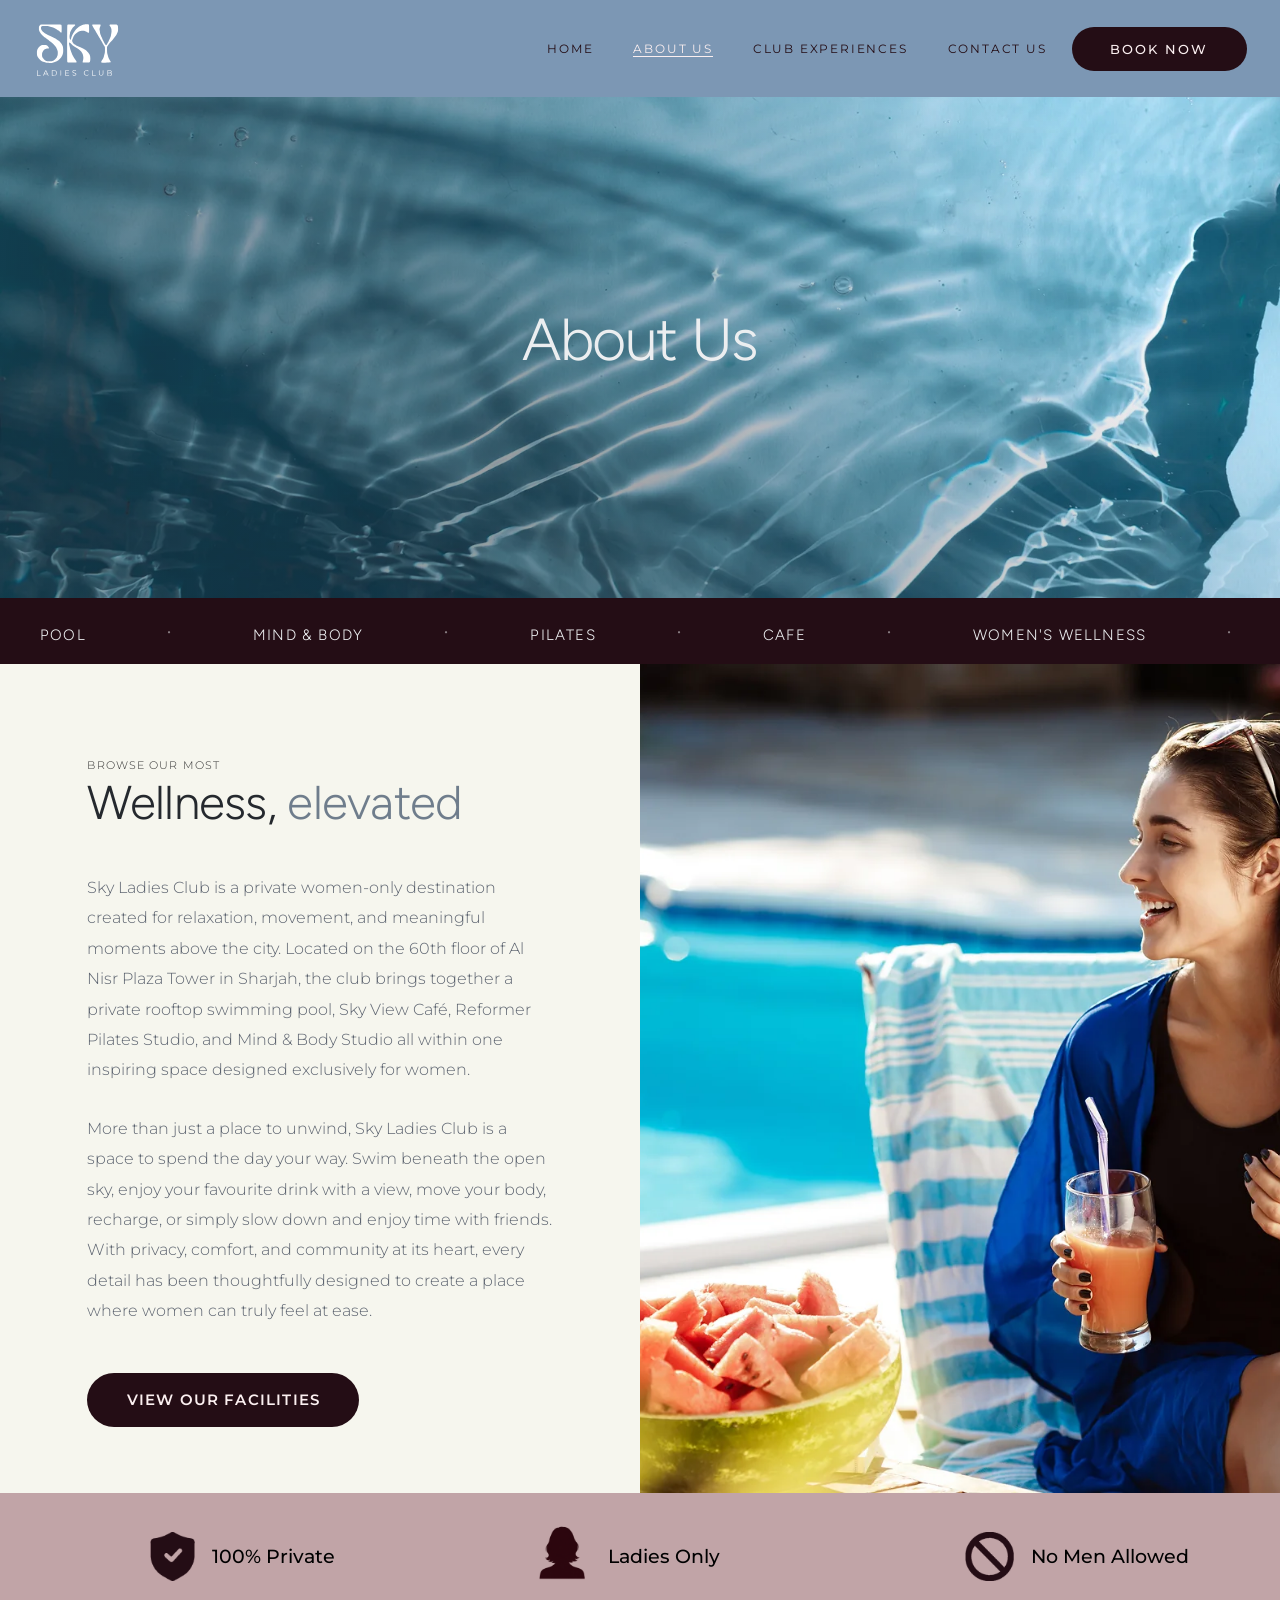
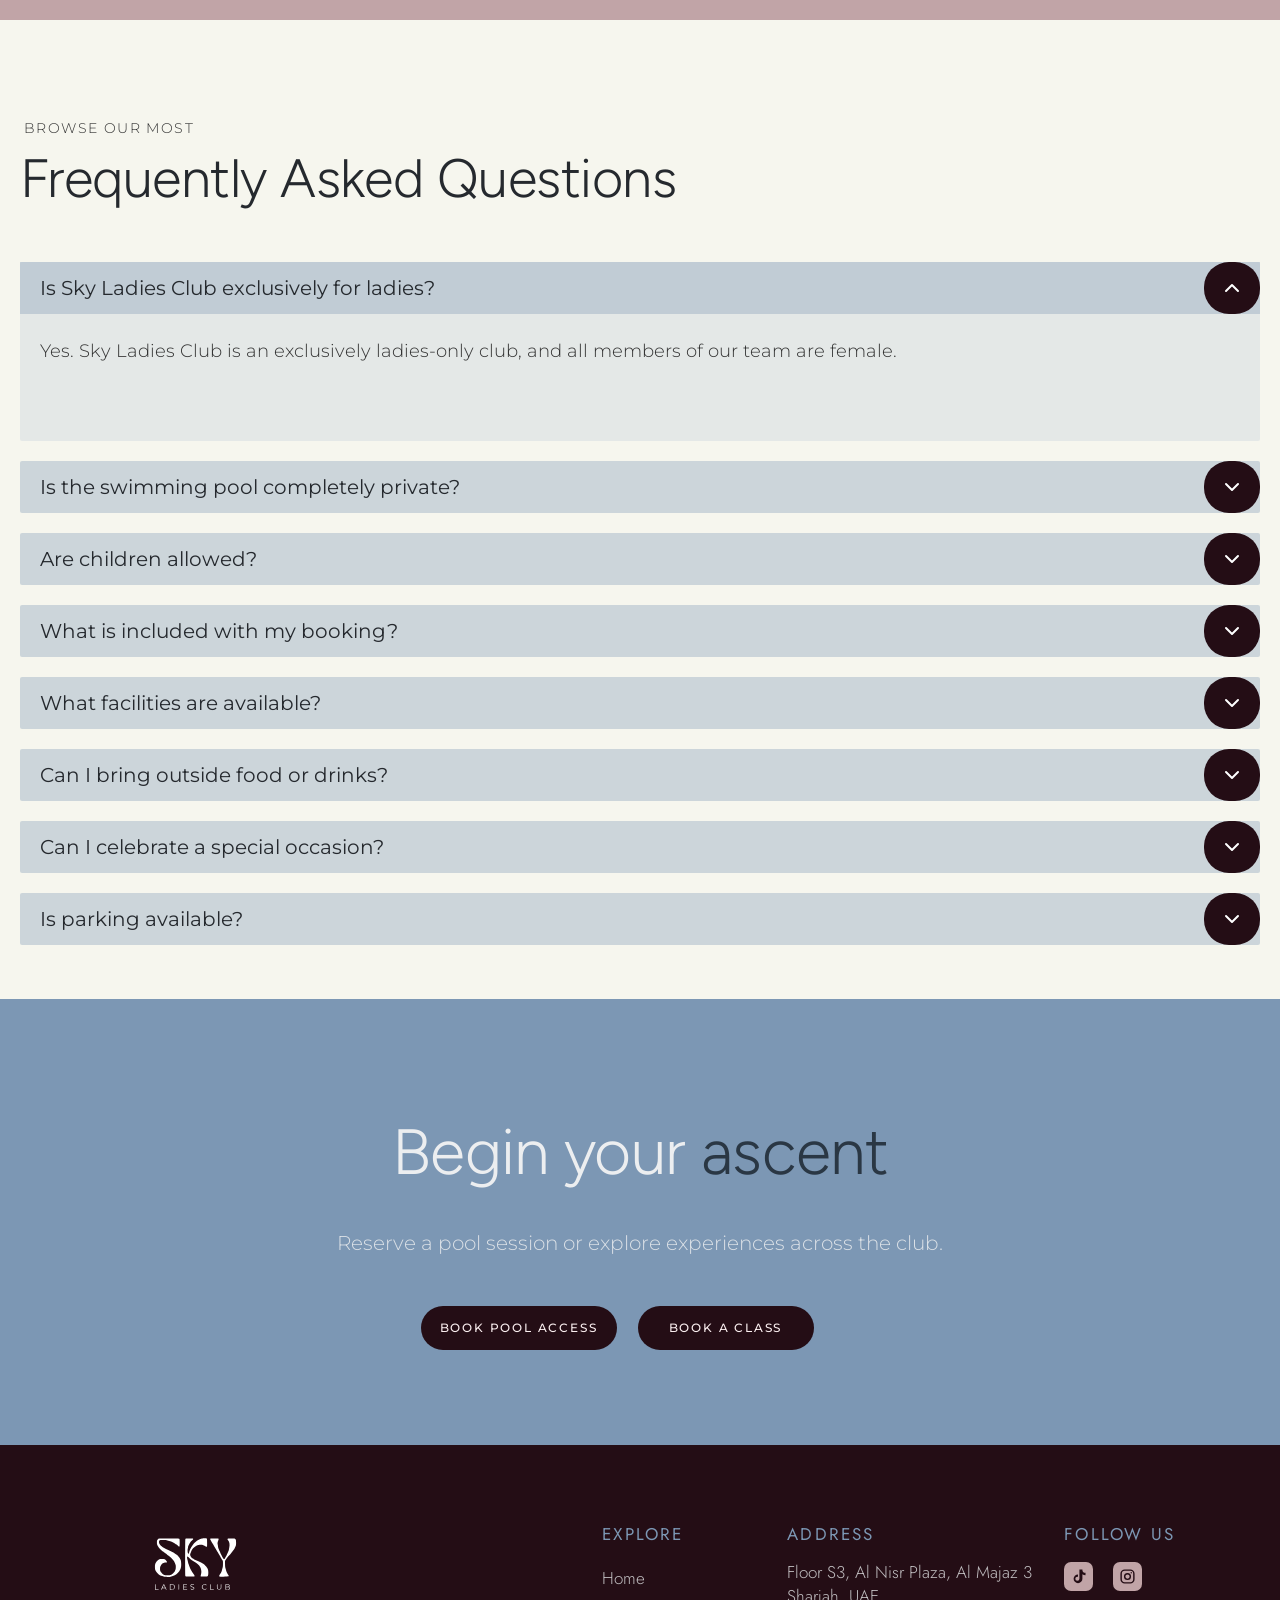
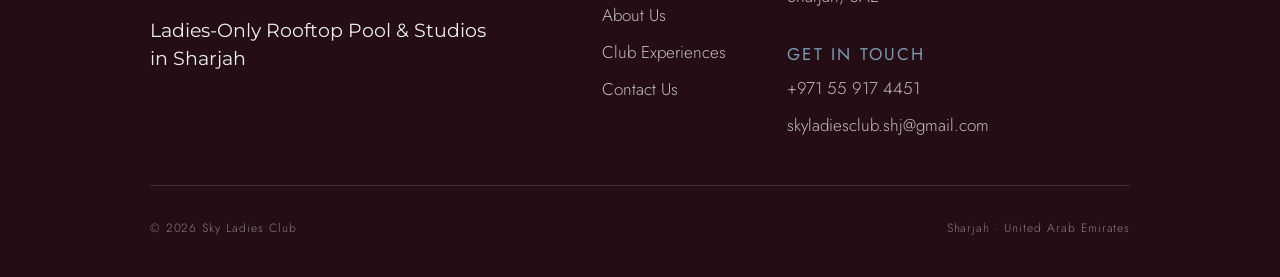
==== commit 542bae39: "Add files via upload" ====
--- a/about.html
+++ b/about.html
@@ -1,10 +1,10 @@
-<!doctype html><html lang="en"><head><meta charset="utf-8"><meta name="viewport" content="width=device-width,initial-scale=1"><link rel="preconnect" href="https://fonts.googleapis.com"><link rel="preconnect" href="https://fonts.gstatic.com" crossorigin><link href="https://fonts.googleapis.com/css2?family=Cormorant+Garamond:ital,wght@0,300;0,400;0,500;1,400&family=Figtree:wght@300;400&family=Jost:wght@300;400&family=Montserrat:wght@300;400;500&display=swap" rel="stylesheet"><link rel="stylesheet" href="styles.css"><title>About Us | Sky Ladies Club</title><meta name="description" content="Sky Ladies Club: a ladies-only rooftop pool, café, Reformer Pilates and Mind &amp; Body studios in Sharjah."></head><body data-page="about.html">
-<div class="hero sm fac bg" style="--img:url(images/hero-pool.png)"><h1>About Us</h1></div>
+<!doctype html><html lang="en"><head><meta charset="utf-8"><meta name="viewport" content="width=device-width,initial-scale=1"><link rel="preconnect" href="https://fonts.googleapis.com"><link rel="preconnect" href="https://fonts.gstatic.com" crossorigin><link href="https://fonts.googleapis.com/css2?family=Cormorant+Garamond:ital,wght@0,300;0,400;0,500;1,400&family=Figtree:wght@300;400&family=Jost:wght@300;400&family=Montserrat:wght@300;400;500&display=swap" rel="stylesheet"><link rel="stylesheet" href="styles.css"><!-- seo-start --><title>About Sky Ladies Club | Private Women-Only Club in Sharjah</title><meta name="description" content="Sky Ladies Club is a private women-only destination on the 60th floor of Al Nisr Plaza Tower in Sharjah, with a rooftop pool, café and wellness studios."><link rel="canonical" href="https://www.skyladiesclub.com/about"><meta name="robots" content="index,follow,max-image-preview:large"><meta name="theme-color" content="#7c97b4"><link rel="icon" href="/favicon.ico" sizes="any"><link rel="icon" type="image/png" href="/favicon-192.png" sizes="192x192"><link rel="apple-touch-icon" href="/apple-touch-icon.png"><meta property="og:type" content="website"><meta property="og:site_name" content="Sky Ladies Club"><meta property="og:locale" content="en_AE"><meta property="og:title" content="About Sky Ladies Club | Private Women-Only Club in Sharjah"><meta property="og:description" content="Sky Ladies Club is a private women-only destination on the 60th floor of Al Nisr Plaza Tower in Sharjah, with a rooftop pool, café and wellness studios."><meta property="og:url" content="https://www.skyladiesclub.com/about"><meta property="og:image" content="https://www.skyladiesclub.com/images/og-image.jpg"><meta property="og:image:width" content="1200"><meta property="og:image:height" content="630"><meta property="og:image:alt" content="Sky Ladies Club: ladies-only rooftop pool and studios in Sharjah"><meta name="twitter:card" content="summary_large_image"><meta name="twitter:title" content="About Sky Ladies Club | Private Women-Only Club in Sharjah"><meta name="twitter:description" content="Sky Ladies Club is a private women-only destination on the 60th floor of Al Nisr Plaza Tower in Sharjah, with a rooftop pool, café and wellness studios."><meta name="twitter:image" content="https://www.skyladiesclub.com/images/og-image.jpg"><script type="application/ld+json">{"@context":"https://schema.org","@type":"FAQPage","mainEntity":[{"@type":"Question","name":"Is Sky Ladies Club exclusively for ladies?","acceptedAnswer":{"@type":"Answer","text":"Yes. Sky Ladies Club is an exclusively ladies-only club, and all members of our team are female."}},{"@type":"Question","name":"Is the swimming pool completely private?","acceptedAnswer":{"@type":"Answer","text":"Yes. Our rooftop swimming pool is 100% private and cannot be viewed from surrounding buildings. Located at the top of the tallest building in Sharjah, it offers a comfortable and private environment exclusively for women."}},{"@type":"Question","name":"Are children allowed?","acceptedAnswer":{"@type":"Answer","text":"Yes. Children are welcome at Sky Ladies Club. For the privacy and comfort of our guests, boys above the age of 5 are not permitted inside the club. Children must remain supervised by a responsible adult at all times."}},{"@type":"Question","name":"What is included with my booking?","acceptedAnswer":{"@type":"Answer","text":"Each guest booking includes one sunbed and one complimentary towel. Additional towels are available to rent for an extra charge."}},{"@type":"Question","name":"What facilities are available?","acceptedAnswer":{"@type":"Answer","text":"Our facilities include showers, changing rooms, washrooms, and lockers. Lockers are available to rent for an additional charge."}},{"@type":"Question","name":"Can I bring outside food or drinks?","acceptedAnswer":{"@type":"Answer","text":"Outside food, drinks, and snacks are not permitted. A selection of food, snacks, and beverages is available to purchase from our café."}},{"@type":"Question","name":"Can I celebrate a special occasion?","acceptedAnswer":{"@type":"Answer","text":"Absolutely. Sky Ladies Club welcomes celebrating special occasions. If you would like to arrange a celebration or bring a cake, please contact our team in advance to discuss the available options."}},{"@type":"Question","name":"Is parking available?","acceptedAnswer":{"@type":"Answer","text":"Sky Ladies Club does not have dedicated parking. However, paid hourly parking is available around the building for your convenience."}}]}</script><!-- seo-end --></head><body data-page="about.html">
+<div class="hero sm fac bg" style="--img:url(images/hero-pool.webp)"><h1>About Us</h1></div>
 <div class="tick" aria-hidden="true"><div><span>Pool</span><span>Mind &amp; Body</span><span>Pilates</span><span>Cafe</span><span>Women&#39;s Wellness</span>
 <span>Pool</span><span>Mind &amp; Body</span><span>Pilates</span><span>Cafe</span><span>Women&#39;s Wellness</span>
 <span>Pool</span><span>Mind &amp; Body</span><span>Pilates</span><span>Cafe</span><span>Women&#39;s Wellness</span>
 <span>Pool</span><span>Mind &amp; Body</span><span>Pilates</span><span>Cafe</span><span>Women&#39;s Wellness</span></div></div>
-<section class="fsec pos" style="--ar:864/1020;--ard:1.1806;--pl:118px;--h:64;--e:14;--els:.1em;--pf:20;--pw:628.3px;--pt:128px;--emb:7px;--hmb:59px;--pg:38px;--bmt:62px"><div class="ft l118"><div class="eyebrow">Browse our most</div><h2>Wellness, <b>elevated</b></h2><p>Sky Ladies Club is a private women-only destination created for relaxation, movement, and meaningful moments above the city. Located on the 60th floor of Al Nisr Plaza Tower in Sharjah, the club brings together a private rooftop swimming pool, Sky View Café, Reformer Pilates Studio, and Mind &amp; Body Studio all within one inspiring space designed exclusively for women.</p><p>More than just a place to unwind, Sky Ladies Club is a space to spend the day your way. Swim beneath the open sky, enjoy your favourite drink with a view, move your body, recharge, or simply slow down and enjoy time with friends. With privacy, comfort, and community at its heart, every detail has been thoughtfully designed to create a place where women can truly feel at ease.</p><div class="btns"><a class="btn lg" href="experiences.html">View our facilities</a></div></div><div class="fp bg" style="--img:url(images/about-lounge.png)"></div></section>
+<section class="fsec pos" style="--ar:864/1020;--ard:1.1806;--pl:118px;--h:64;--e:14;--els:.1em;--pf:20;--pw:628.3px;--pt:128px;--emb:7px;--hmb:59px;--pg:38px;--bmt:62px"><div class="ft l118"><div class="eyebrow">Browse our most</div><h2>Wellness, <b>elevated</b></h2><p>Sky Ladies Club is a private women-only destination created for relaxation, movement, and meaningful moments above the city. Located on the 60th floor of Al Nisr Plaza Tower in Sharjah, the club brings together a private rooftop swimming pool, Sky View Café, Reformer Pilates Studio, and Mind &amp; Body Studio all within one inspiring space designed exclusively for women.</p><p>More than just a place to unwind, Sky Ladies Club is a space to spend the day your way. Swim beneath the open sky, enjoy your favourite drink with a view, move your body, recharge, or simply slow down and enjoy time with friends. With privacy, comfort, and community at its heart, every detail has been thoughtfully designed to create a place where women can truly feel at ease.</p><div class="btns"><a class="btn lg" href="experiences.html">View our facilities</a></div></div><div class="fp bg" style="--img:none"><img src="images/about-lounge.webp" alt="Woman enjoying a fresh juice by the private rooftop pool at Sky Ladies Club in Sharjah" width="866" height="1020" loading="lazy" decoding="async"></div></section>
 <div class="feat"><div class="wrap"><div><img class="i1" src="images/icon-private.png" width="61" height="65" alt="">100% Private</div><div><img class="i2" src="images/icon-ladies.png" width="62" height="71" alt="">Ladies Only</div><div><img class="i3" src="images/icon-nomen.png" width="66" height="65" alt="">No Men Allowed</div></div></div>
 <section class="faqs top nosoc faq-about"><div class="wrap w"><div class="eyebrow">Browse our most</div><h2 style="margin-top:8px">Frequently Asked Questions</h2><div class="faq"><details open><summary>Is Sky Ladies Club exclusively for ladies?</summary><p>Yes. Sky Ladies Club is an exclusively ladies-only club, and all members of our team are female.</p></details><details><summary>Is the swimming pool completely private?</summary><p>Yes. Our rooftop swimming pool is 100% private and cannot be viewed from surrounding buildings. Located at the top of the tallest building in Sharjah, it offers a comfortable and private environment exclusively for women.</p></details><details><summary>Are children allowed?</summary><p>Yes. Children are welcome at Sky Ladies Club. For the privacy and comfort of our guests, boys above the age of 5 are not permitted inside the club. Children must remain supervised by a responsible adult at all times.</p></details><details><summary>What is included with my booking?</summary><p>Each guest booking includes one sunbed and one complimentary towel. Additional towels are available to rent for an extra charge.</p></details><details><summary>What facilities are available?</summary><p>Our facilities include showers, changing rooms, washrooms, and lockers. Lockers are available to rent for an additional charge.</p></details><details><summary>Can I bring outside food or drinks?</summary><p>Outside food, drinks, and snacks are not permitted. A selection of food, snacks, and beverages is available to purchase from our café.</p></details><details><summary>Can I celebrate a special occasion?</summary><p>Absolutely. Sky Ladies Club welcomes celebrating special occasions. If you would like to arrange a celebration or bring a cake, please contact our team in advance to discuss the available options.</p></details><details><summary>Is parking available?</summary><p>Sky Ladies Club does not have dedicated parking. However, paid hourly parking is available around the building for your convenience.</p></details></div>
 </div></section>
--- a/styles.css
+++ b/styles.css
@@ -308,7 +308,7 @@
 .faqs.hd{padding-bottom:57px}.faqs.nosoc{padding-bottom:54px}
 header.home{background:#7c97b4}
 
-.detail{padding:0!important}
+@media(min-width:961px){.detail{padding:0!important}}
 .arrows button{color:#240d15}
 
 /* ===== responsive scaling (fixes spacing on laptop widths) ===== */
@@ -341,3 +341,109 @@
 @media(min-width:961px){.fsec.pos .fp{align-self:stretch}}
 @media(min-width:961px){.fsec.pos .ft p{font-size:max(16px,calc(var(--pf,20)*1px*var(--k,1)))}}
 @media(max-width:960px){.fsec.pos .ft .eyebrow{font-size:12px!important}}
+
+.hero-book{display:none}.menu{display:none}
+/* ================= MOBILE & TABLET (<=960px): clean rebuild ================= */
+@media(max-width:960px){
+html{-webkit-text-size-adjust:100%}body{overflow-x:hidden}body.menu-open{overflow:hidden}
+/* header: logo + 3-line icon only (no Book buttons) */
+header,header.home,header.sub,header.open,header.home.open{position:sticky!important;top:0!important;inset:auto!important;z-index:100;height:64px!important;padding:0 20px!important;background:#7c97b4!important;display:flex!important;flex-wrap:nowrap!important;align-items:center!important;justify-content:space-between!important;gap:0!important;border:0!important;backdrop-filter:none!important}
+.logo{margin:0!important;padding:0}.logo img{width:62px!important;height:auto!important}
+header .hbtns,header.home .hbtns,header.sub .hbtns{display:none!important}
+.menu{display:flex!important;flex-direction:column;justify-content:center;align-items:center;gap:6px;width:46px;height:46px;margin-right:-10px;padding:0;border:0!important;border-radius:0!important;background:none!important;cursor:pointer;font-size:0}
+.menu span{display:block;width:26px;height:2px;border-radius:2px;background:#f6f6ee;transition:transform .25s ease,opacity .2s ease}
+header.open .menu span:nth-child(1){transform:translateY(8px) rotate(45deg)}
+header.open .menu span:nth-child(2){opacity:0}
+header.open .menu span:nth-child(3){transform:translateY(-8px) rotate(-45deg)}
+header nav,header.home nav,header.sub nav{display:none!important;position:fixed;top:64px;left:0;right:0;bottom:0;margin:0!important;padding:8px 24px 40px!important;background:#7c97b4;flex-direction:column;gap:0!important;overflow-y:auto;z-index:99}
+header.open nav{display:flex!important}
+header nav a,header nav a:last-child{display:block;margin:0!important;padding:20px 2px;font-size:15px;letter-spacing:.18em;text-transform:uppercase;color:#240d15!important;border-bottom:1px solid rgba(36,13,21,.16);text-decoration:none}
+header nav a[aria-current]{color:#fff!important}
+/* banners */
+.hero{min-height:0!important;padding:56px 24px!important}
+.hero.sm{min-height:250px!important;display:grid;place-content:center}
+.hero:not(.sm){min-height:min(calc(100svh - 64px),620px)!important;padding:72px 24px 64px!important}
+.hero h1,.hero.sm h1,.hero.fac h1,.hero:not(.sm) h1{position:static!important;top:auto!important;padding:0!important;letter-spacing:-.01em!important;line-height:1.1!important}
+.hero.sm h1,.hero.fac h1{font-size:clamp(32px,9.5vw,46px)!important}
+.hero:not(.sm) h1{font-size:clamp(44px,13vw,64px)!important}
+.hero p{font-size:16px!important;margin-top:14px!important;padding:0 6px;line-height:1.5}
+.hero-book{display:inline-flex!important;justify-self:center;margin:28px auto 0;width:auto;min-width:190px;height:52px;padding:0 36px!important;font-size:13px}
+.hero.baked{--img:url(images/pool-main.webp)!important}
+.hero.baked .vh{position:static;width:auto;height:auto;clip:auto;overflow:visible;white-space:normal}
+.hero::before,.hero.baked::before{display:block!important;background:linear-gradient(rgba(14,26,38,.30),rgba(14,26,38,.52))!important}
+.hero h1,.hero p{color:#fff!important;text-shadow:0 1px 14px rgba(0,0,0,.25)}
+.hero:not(.sm) h1 span{color:#f3d7dc!important}
+.tick{height:52px!important}
+/* split sections: photo on top (full width), then text with margins */
+.fsec,.fsec.pos,.fsec.club{display:flex!important;flex-direction:column;padding:0!important}
+.fsec .fp,.fsec.pos .fp{order:-1;width:100%!important;aspect-ratio:5/4!important;height:auto!important;min-height:0!important;align-self:auto!important;flex:none}
+.fsec.pos .fp::before{display:none!important}
+.fsec .ft,.fsec.pos .ft,.fsec.club.pos .ft{width:100%;max-width:680px;margin:0 auto!important;padding:36px 24px 48px!important;align-self:auto!important}
+.fsec.pos .ft .eyebrow{font-size:12px!important;letter-spacing:.2em!important;margin:0 0 12px!important}
+.fsec.pos .ft h2,#pilates.fsec.pos .ft h2{font-size:clamp(28px,7.8vw,36px)!important;line-height:1.15!important;margin:0 0 16px!important;white-space:normal!important;max-width:none!important}
+.fsec.pos .ft p{font-size:16px!important;line-height:1.7!important;max-width:none!important;margin:0!important}
+.fsec.pos .ft p+p{margin-top:14px!important}
+.fsec.pos .ft .btns{margin-top:26px!important}
+.fsec .btns{display:flex;flex-direction:column;gap:12px}
+.fsec .btn,.fsec .btn.lg{width:100%!important;max-width:360px;height:52px!important;justify-content:center;padding:0 20px!important}
+.fsec.club .btn:first-child,.fsec.club .btn:last-child{width:100%!important}
+/* pink strip */
+.feat{height:auto!important;padding:34px 0!important}
+.feat .wrap{display:grid!important;grid-template-columns:1fr!important;gap:22px!important;padding:0 24px!important;max-width:420px;margin:0 auto}
+.feat div{display:grid!important;grid-template-columns:56px 1fr;align-items:center;column-gap:18px;font-size:18px!important;white-space:normal!important}
+.feat img{height:46px!important;width:auto!important;margin:0!important;transform:none!important;justify-self:center}
+/* Club Experiences (home) */
+.exp{padding:56px 0 0!important}.exp .wrap.w{margin:0!important;padding:0 24px!important;max-width:none!important}
+.exp h2{font-size:clamp(28px,8vw,34px)!important;margin:0 0 28px!important}
+.grid{grid-template-columns:1fr!important;gap:2px!important}
+.tile{aspect-ratio:4/3.4!important;padding:18px!important}.tile h3{font-size:clamp(22px,6.4vw,28px)!important}
+.tile h3,.tile .btn{top:0!important}.tile .btn{width:auto!important;height:46px!important;padding:0 30px!important}
+/* FAQ */
+.faqs,.faqs.top,.faqs.nosoc,.faqs.hd{padding:56px 0 48px!important}
+.faq-home .wrap.w,.faq-about .wrap.w,.faqs .wrap.w{margin:0 auto!important;padding:0 24px!important;max-width:720px!important}
+.faqs .eyebrow{font-size:12px!important;margin:0!important}.faqs h2{font-size:clamp(28px,7.8vw,34px)!important;margin-top:8px!important;line-height:1.15}
+.faq{margin-top:28px!important;gap:12px!important}
+summary{min-height:56px!important;padding:8px 0 8px 16px!important;font-size:15px!important;line-height:1.35}
+summary::after{width:48px!important;height:48px!important;border-radius:24px!important;margin-left:12px!important;flex:none}
+.faq details p,details p{padding:16px!important;min-height:0!important;font-size:15px!important;line-height:1.65!important}
+.insta{padding:0 0 40px!important}.insta .head{display:flex;flex-direction:column;gap:6px;padding:0 24px!important;font-size:12px!important;letter-spacing:.14em!important;margin:0!important}
+/* CTA + footer */
+.cta{height:auto!important;padding:64px 24px 56px!important}.cta h2{font-size:clamp(30px,9vw,40px)!important;margin:0 0 14px!important}
+.cta p{font-size:16px!important;margin:0 0 28px!important}
+.cta .btns{display:flex;flex-direction:column;align-items:center;gap:12px;padding:0!important}
+.cta .btn,.cta .btn:first-child,.cta .btn:last-child{width:100%!important;max-width:320px;height:52px!important}
+footer{padding:48px 0 0!important}footer .wrap{display:flex!important;flex-direction:column;gap:30px!important;padding:0 24px!important}
+footer .fbrand{margin:0!important}footer .wrap>div:first-child p{max-width:none!important;margin-top:18px!important}
+footer .legal{display:flex;flex-direction:column;gap:6px;margin:34px 0 0!important;padding:22px 0 28px!important;height:auto!important}
+/* contact */
+.contact{padding:48px 0 56px!important}.contact .wrap.split{display:block!important;padding:0 24px!important;max-width:680px;margin:0 auto}
+.contact .cl{margin-top:0!important}.contact .cl .eyebrow{font-size:12px!important;letter-spacing:.2em!important;margin:0 0 12px!important}
+.contact .cl h2{font-size:clamp(30px,8.5vw,38px)!important;margin:0 0 16px!important;line-height:1.15;white-space:normal}
+.contact .wrap.split .cl p{font-size:16px!important;line-height:1.7!important;margin:0!important}
+.contact .wrap.split .cl .cd,.contact .wrap.split .cl .cd.first{margin-top:12px!important}.contact .wrap.split .cl .cd.first{margin-top:26px!important}
+.contact .cform{margin-top:32px!important;padding:32px 22px 28px!important;min-height:0!important;display:block!important;border-radius:18px}
+.contact .cform input{width:100%;margin-bottom:14px;font-size:16px;height:50px;padding:10px 4px 0}
+.contact .cform .dd{margin-top:8px!important}.contact .cform .btn{width:100%!important;max-width:none!important;margin-top:22px!important;height:52px!important}
+/* facility pages (pool, cafe, pilates, mind & body) */
+.detail{height:auto!important;padding:40px 24px 48px!important}.detail .din{display:flex!important;flex-direction:column;height:auto!important;max-width:680px;margin:0 auto}
+.detail .dt{position:static!important;width:auto!important}
+.detail .eyebrow{font-size:12px!important;letter-spacing:.2em!important;white-space:normal!important;margin:0 0 12px!important;line-height:1.5!important}
+.detail h2{font-size:clamp(30px,8.2vw,38px)!important;line-height:1.15!important;margin:0 0 18px!important;white-space:normal!important}
+.detail p,.detail p:last-of-type{font-size:16px!important;line-height:1.7!important;margin:0 0 14px!important}
+.detail p:last-of-type{margin-bottom:28px!important}
+.detail .dbtn{width:100%!important;max-width:360px;height:52px!important;padding:0 20px!important;font-size:13px!important}
+.detail .dph{position:relative!important;left:auto!important;top:auto!important;width:100%!important;height:auto!important;aspect-ratio:var(--w)/var(--h);margin-top:26px;order:2}
+.detail .dph+.dph{margin-top:16px}
+/* gallery strips */
+.gal .arrows{height:56px!important}.arrows button{font-size:30px;width:56px;height:56px}
+.strip{grid-template-columns:none!important;grid-auto-columns:78%!important;gap:8px!important;padding:0 24px 0 0;scroll-padding-left:0}
+.strip div{height:auto!important;aspect-ratio:3/4}
+}
+@media(max-width:960px){.hero h1,.hero p,.hero .btn{position:relative!important;z-index:2}}
+
+/* real <img> photos (alt text for search engines) fill their frames like the old backgrounds */
+.fp{position:relative;overflow:hidden}.dph{overflow:hidden}
+.fp>img,.dph>img,.strip div>img{position:absolute;inset:0;width:100%;height:100%;object-fit:cover;display:block}
+.strip div{position:relative;overflow:hidden}
+.tile>img.tbg{position:absolute;inset:0;width:100%;height:100%;object-fit:cover;z-index:0}
+.tile::before{z-index:1}.tile>*:not(.tbg){position:relative;z-index:2}
